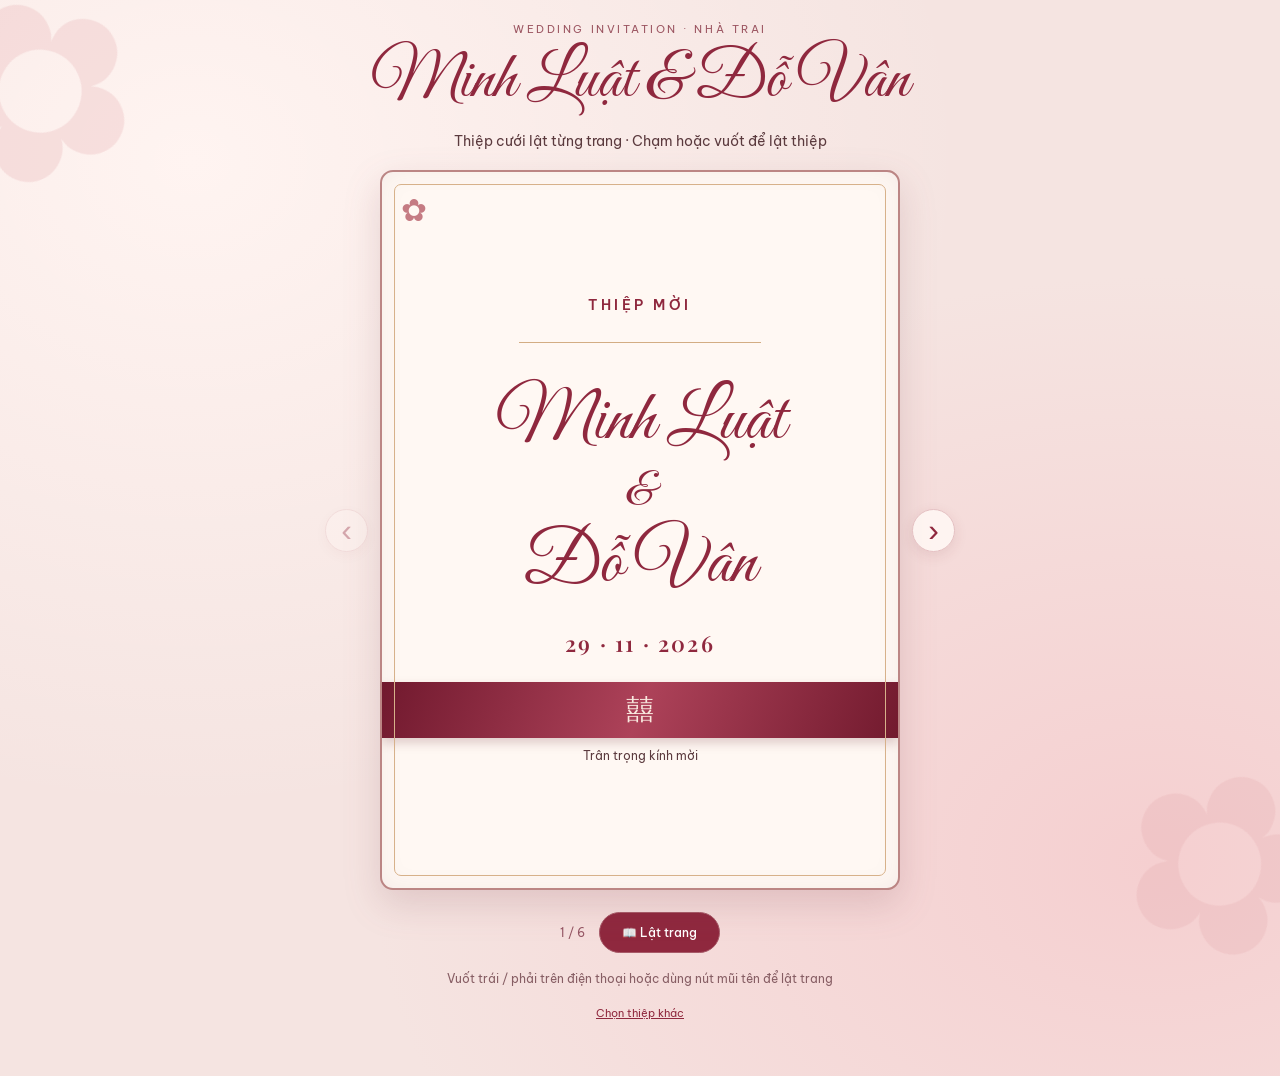
==== nha-trai.html @ b3f18875 "Add files via upload" ====
<!DOCTYPE html>
<html lang="vi"><head><meta charset="utf-8"/><meta content="width=device-width,initial-scale=1" name="viewport"/><meta content="#f5e4e1" name="theme-color"/><title>Thiệp nhà trai | Minh Luật &amp; Đỗ Vân</title><link href="style.css" rel="stylesheet"/></head><body><main class="site"><div class="eyebrow">Wedding Invitation · NHÀ TRAI</div><h1>Minh Luật &amp; Đỗ Vân</h1><p class="subtitle">Thiệp cưới lật từng trang · Chạm hoặc vuốt để lật thiệp</p><div class="book-area"><button aria-label="Trang trước" class="nav" id="prev">‹</button><div aria-label="Thiệp cưới có thể lật trang" class="book">



<article class="sheet cover-page flip-page" data-page="1"><span class="rose">✿</span><p class="label">THIỆP MỜI</p><div class="rule"></div><div class="names script">Minh Luật<span>&amp;</span>Đỗ Vân</div><div class="day">29 · 11 · 2026</div><div class="ribbon">囍</div><p class="small">Trân trọng kính mời</p></article><article class="sheet front-space flip-page" data-page="2" hidden=""><span class="rose">✿</span><p class="eyebrow">TRÂN TRỌNG KÍNH MỜI</p><h2>LỄ THÀNH HÔN</h2><p>Gia đình chúng tôi trân trọng kính mời</p><p class="invite-to guest">Quý khách</p><div class="rule"></div><p>Đến chung vui trong ngày hạnh phúc của</p><div class="script" style="font-size:38px;line-height:1.3">Minh Luật &amp; Đỗ Vân</div><p>Chủ Nhật, ngày 29 tháng 11 năm 2026</p><p class="small">(Ngày 21 tháng 10 năm Bính Ngọ)</p></article><article class="sheet flip-page" data-page="3" hidden=""><span class="rose">✿</span><p class="eyebrow">THƯ MỜI</p><h2>LỄ THÀNH HÔN</h2><p class="invite-to guest">Quý khách</p><p>Thân mời đến dự buổi lễ cùng gia đình chúng tôi</p><div class="rule"></div><div class="day">10:00</div><p>Chủ Nhật · 29/11/2026</p><p class="small">21/10 âm lịch</p><h3>TẠI TƯ GIA NHÀ TRAI</h3><p class="foot-note">Sự hiện diện của quý khách là niềm vinh hạnh của gia đình chúng tôi.</p></article><article class="sheet flip-page" data-page="4" hidden=""><span class="rose">✿</span><p class="eyebrow">CHƯƠNG TRÌNH</p><h2>Lịch trình ngày vui</h2><div class="event"><b>16:00 · 28/11/2026</b><p>Tiệc cưới tại gia (Thứ Bảy)</p></div><div class="event"><b>07:00 · 29/11/2026</b><p>Lễ vu quy · Nhà gái</p></div><div class="event"><b>10:00 · 29/11/2026</b><p>Lễ thành hôn · Nhà trai</p></div><h3>THÁNG 11 / 2026</h3><div class="calendar"><span class="head">T2</span><span class="head">T3</span><span class="head">T4</span><span class="head">T5</span><span class="head">T6</span><span class="head">T7</span><span class="head">CN</span><i></i><i></i><i></i><i></i><i></i><i></i><span class="">1</span><span class="">2</span><span class="">3</span><span class="">4</span><span class="">5</span><span class="">6</span><span class="">7</span><span class="">8</span><span class="">9</span><span class="">10</span><span class="">11</span><span class="">12</span><span class="">13</span><span class="">14</span><span class="">15</span><span class="">16</span><span class="">17</span><span class="">18</span><span class="">19</span><span class="">20</span><span class="">21</span><span class="">22</span><span class="">23</span><span class="">24</span><span class="">25</span><span class="">26</span><span class="">27</span><span class="">28</span><span class="hot">29</span><span class="">30</span></div><p class="small">Ngày 28: Tiệc cưới · Ngày 29: Lễ cưới</p></article><article class="sheet flip-page" data-page="5" hidden=""><span class="rose">✿</span><p class="eyebrow">GIA ĐÌNH HAI BÊN</p><h2>Trân trọng kính mời</h2><h3>NHÀ TRAI</h3><p class="parents">Ông <b>Giáp Văn Liễu</b><br/>Bà <b>Nguyễn Thị Ánh</b></p><div class="rule"></div><h3>NHÀ GÁI</h3><p class="parents">Ông <b>Đỗ Văn Chiều</b><br/>Bà <b>Vương Thị Diên</b></p><div class="rule"></div><div class="script" style="font-size:36px">Minh Luật &amp; Đỗ Vân</div><p class="small">Rất hân hạnh được đón tiếp!</p></article><article class="sheet flip-page" data-page="6" hidden=""><span class="rose">✿</span><p class="eyebrow">CHỈ ĐƯỜNG</p><h2>Địa chỉ nhà trai</h2><p>Thôn Đồng Am Vàng, Việt Lập, Tân Yên, thành phố Bắc Ninh</p><p class="small">Ông Giáp Văn Liễu<br/>Bà Nguyễn Thị Ánh</p><img alt="Mã QR vị trí nhà trai" class="qr" src="assets/qr-nha-trai.png"/><a class="map-link" href="https://maps.app.goo.gl/uquCvVsawXeSdoxY9" rel="noopener noreferrer" target="_blank">Nhấn để mở Google Maps ↗</a><p class="small">Hoặc quét mã QR để xem đường đi</p><div class="rule"></div><p class="script" style="font-size:33px">Cảm ơn quý khách!</p></article></div><button aria-label="Trang sau" class="nav" id="next">›</button></div><div class="controls"><span class="counter" id="counter">1 / 6</span><button class="pill" id="flip">📖 Lật thiệp</button></div><p class="hint">Vuốt trái / phải trên điện thoại hoặc dùng nút mũi tên để lật trang</p><p class="links"><a href="index.html">Chọn thiệp khác</a></p></main><script src="script.js"></script></body></html>
---- style.css ----
@import url('https://fonts.googleapis.com/css2?family=Great+Vibes&family=Playfair+Display:wght@400;500;600;700&family=Be+Vietnam+Pro:wght@300;400;500;600&display=swap');
:root{--wine:#8f283e;--rose:#c7838c;--gold:#c7a16d;--ink:#5b3a3e;--paper:#fff9f3}*{box-sizing:border-box}body{margin:0;min-height:100svh;background:radial-gradient(ellipse at 15% 15%,#fff4f1,transparent 50%),radial-gradient(ellipse at 90% 80%,#f5cfd0,transparent 48%),#f5e4e1;color:var(--ink);font-family:'Be Vietnam Pro',sans-serif}body:before,body:after{content:'✿';position:fixed;font-size:clamp(100px,19vw,280px);color:#e4a9ad44;pointer-events:none;z-index:0}body:before{left:-65px;top:-70px;transform:rotate(-24deg)}body:after{right:-45px;bottom:-110px;transform:rotate(22deg)}.site{position:relative;z-index:1;max-width:1120px;margin:auto;padding:22px 16px 35px;text-align:center}.eyebrow{font-size:11px;letter-spacing:.23em;color:#9c5662;text-transform:uppercase}.site>h1{font:400 clamp(39px,7vw,62px) 'Great Vibes',cursive;color:var(--wine);margin:7px 0}.subtitle{font-size:12px;margin:0 0 20px}.book-area{display:flex;align-items:center;justify-content:center;gap:14px}.nav{border:1px solid #e3bfc1;border-radius:50%;background:#fff8f5d9;color:var(--wine);width:46px;height:46px;font-size:32px;cursor:pointer;flex:none;box-shadow:0 4px 14px #6f26321b}.nav:disabled{opacity:.35;cursor:default}.book{width:min(100%,850px);height:500px;perspective:1700px;position:relative;filter:drop-shadow(0 18px 18px #72394425)}.spread{position:absolute;inset:0;display:grid;grid-template-columns:1fr 1fr;transform-style:preserve-3d;transition:opacity .2s}.spread[hidden]{display:none}.sheet{position:relative;min-width:0;overflow:hidden;background:linear-gradient(100deg,#f3e5dd 0%,var(--paper) 8%,#fff9f3 92%,#f3e6df 100%);border:2px solid #b77a79;padding:25px 26px;display:flex;flex-direction:column;align-items:center;justify-content:center}.sheet:before{content:'';position:absolute;inset:11px;border:1px solid #d7b18a;pointer-events:none;border-radius:5px}.sheet.left{border-radius:12px 0 0 12px;box-shadow:inset -13px 0 22px #60363a16}.sheet.right{border-radius:0 12px 12px 0;box-shadow:inset 13px 0 22px #60363a16}.sheet .rose{position:absolute;color:#c57b83;font-size:34px;top:15px;left:19px}.sheet.right .rose{left:auto;right:19px}.script{font-family:'Great Vibes',cursive;color:var(--wine);font-weight:400}.sheet h2{font:500 clamp(20px,2.6vw,30px) 'Playfair Display',serif;color:var(--wine);margin:8px 0 15px}.sheet h3{font:600 14px 'Playfair Display',serif;color:var(--wine);margin:8px 0}.sheet p{font-size:12px;line-height:1.85;margin:7px 0}.sheet .small{font-size:10px}.rule{height:1px;width:55%;background:#d3ad83;margin:15px auto}.names{font-size:clamp(36px,5vw,61px);line-height:1.1;margin:18px 0}.names span{display:block;font-size:.65em}.day{font:600 20px 'Playfair Display',serif;color:var(--wine);letter-spacing:.1em}.ribbon{height:56px;background:linear-gradient(110deg,#71192e,#ad4259,#721a2e);width:calc(100% + 54px);margin:24px -27px 0;display:grid;place-items:center;color:#f9e8df;font-size:28px;box-shadow:0 5px 10px #67212b36}.cover-page{background:linear-gradient(140deg,#fff8f2,#fbe8e4)}.cover-page .label{letter-spacing:.25em;font-size:15px;font-weight:600;color:var(--wine)}.back-page{background:#f7e5e0}.front-space{background:#f8e9e5}.invite-to{font:500 18px 'Playfair Display',serif;color:var(--wine);overflow-wrap:anywhere}.event{width:100%;border-top:1px solid #ead5c8;padding:12px 0}.event b{color:var(--wine);font-size:13px}.event p{margin:2px 0}.qr{width:115px;height:115px;object-fit:contain;background:white;padding:4px;margin:8px}.map-link{color:var(--wine);font-size:11px;text-decoration:underline}.calendar{display:grid;grid-template-columns:repeat(7,1fr);width:100%;max-width:265px;gap:2px;font-size:10px}.calendar>*{min-height:23px;display:grid;place-items:center}.calendar .head{color:var(--wine);font-weight:600}.calendar .hot{background:var(--wine);color:white;border-radius:50%}.parents{font-size:11px!important}.foot-note{margin-top:auto!important}.controls{display:flex;justify-content:center;align-items:center;gap:16px;margin-top:20px}.pill{border:1px solid #a75a68;background:#8f283e;color:#fff;border-radius:30px;padding:12px 22px;cursor:pointer;font:500 12px 'Be Vietnam Pro',sans-serif}.counter{font-size:12px;color:#945563}.hint{font-size:11px;color:#875e64;margin-top:14px}.links{font-size:11px;margin:18px 0}.links a{color:var(--wine)}.flip-next{animation:turnNext .55s ease both}.flip-prev{animation:turnPrev .55s ease both}@keyframes turnNext{0%{transform:rotateY(0);opacity:1}48%{transform:rotateY(-13deg);opacity:.55}100%{transform:rotateY(0);opacity:1}}@keyframes turnPrev{0%{transform:rotateY(0);opacity:1}48%{transform:rotateY(13deg);opacity:.55}100%{transform:rotateY(0);opacity:1}}@media(max-width:650px){.site{padding:16px 7px 25px}.book-area{gap:5px}.nav{width:30px;height:38px;font-size:22px}.book{height:610px}.sheet{padding:17px 11px}.sheet:before{inset:5px}.sheet .rose{font-size:23px;top:9px;left:9px}.sheet.right .rose{right:9px}.sheet p{font-size:10px;line-height:1.65}.sheet h2{font-size:19px}.sheet h3{font-size:12px}.names{font-size:34px}.day{font-size:15px}.invite-to{font-size:14px}.event{padding:8px 0}.event b{font-size:11px}.qr{width:95px;height:95px}.calendar{font-size:9px}.calendar>*{min-height:21px}.parents{font-size:9px!important}.ribbon{width:calc(100% + 22px);margin-left:-11px;margin-right:-11px}.site>h1{font-size:42px}}@media(max-width:390px){.book{height:630px}.sheet{padding:14px 8px}.names{font-size:30px}.sheet p{font-size:9px}.qr{width:84px;height:84px}}
/* Responsive flip-book: one full-size page per swipe on phones. */
@media(max-width:700px){
 html,body{width:100%;overflow-x:hidden}
 .site{width:100%;max-width:520px;padding:22px 14px 35px}
 .site>h1{font-size:clamp(38px,9.5vw,54px);line-height:1.15;margin:12px 0}
 .subtitle{font-size:12px;line-height:1.65;margin-bottom:22px}
 .book-area{position:relative;display:block;width:100%;padding:0 4px}
 .book{width:100%;max-width:440px;height:clamp(570px,145vw,740px);margin:0 auto;filter:drop-shadow(0 12px 15px #72394423)}
 .spread{grid-template-columns:minmax(0,1fr)}
 .sheet{grid-column:1;grid-row:1;width:100%;height:100%;padding:38px 30px;border-radius:14px!important;box-shadow:inset 0 0 26px #60363a10!important}
 .sheet[hidden],.spread[hidden]{display:none!important}
 .sheet:before{inset:12px;border-radius:8px}
 .sheet .rose{font-size:32px;top:18px;left:20px}
 .sheet.right .rose{right:20px}
 .sheet h2{font-size:clamp(24px,6vw,31px);line-height:1.25;margin:10px 0 18px}
 .sheet h3{font-size:15px;margin:12px 0}
 .sheet p{font-size:clamp(12px,3.3vw,14px);line-height:1.85;margin:8px 0}
 .sheet .small{font-size:clamp(11px,3vw,12px)}
 .sheet .eyebrow{font-size:11px}
 .sheet .label{font-size:15px}
 .sheet .names{font-size:clamp(49px,12vw,68px);line-height:1.18;margin:24px 0}
 .sheet .day{font-size:23px}
 .sheet .invite-to{font-size:clamp(18px,4.8vw,23px)}
 .sheet .parents{font-size:13px!important}
 .sheet .event{padding:13px 0}
 .sheet .event b{font-size:14px}
 .sheet .qr{width:clamp(145px,43vw,205px);height:clamp(145px,43vw,205px);margin:12px auto}
 .sheet .map-link{font-size:13px;line-height:1.5}
 .sheet .calendar{max-width:330px;gap:4px;font-size:12px}
 .sheet .calendar>*{min-height:30px}
 .sheet .rule{margin:18px auto}
 .ribbon{width:calc(100% + 60px);margin-left:-30px;margin-right:-30px}
 .nav{position:absolute;z-index:3;top:calc(100% + 15px);width:42px;height:42px;font-size:27px}
 #prev{left:9px}#next{right:9px}
 .controls{margin:20px auto 0;min-height:46px;gap:14px}
 .pill{font-size:13px;padding:12px 21px}
 .counter{font-size:13px}
 .hint{margin:24px auto 0;max-width:310px;line-height:1.8;font-size:12px}
 .links{margin:18px 0}
}
@media(max-width:375px){
 .site{padding-left:10px;padding-right:10px}
 .book{height:590px}
 .sheet{padding:30px 20px}
 .sheet .names{font-size:45px}
 .sheet .calendar>*{min-height:25px}
 .sheet .qr{width:145px;height:145px}
 .ribbon{width:calc(100% + 40px);margin-left:-20px;margin-right:-20px}
}
@media(prefers-reduced-motion:reduce){.flip-next,.flip-prev{animation:none!important}}

/* Version 3: single-page animated 3D page turn on every screen */
html,body{overflow-x:hidden}
.site{max-width:800px;margin:0 auto;padding:22px 15px 38px}
.site>h1{font-size:clamp(39px,7vw,66px);line-height:1.15;margin:8px 0 10px}
.subtitle{font-size:clamp(12px,2.4vw,14px);margin:0 auto 18px;line-height:1.6}
.book-area{display:flex;align-items:center;justify-content:center;gap:12px;width:100%;padding:0}
.book{position:relative;display:block;flex:1 1 auto;width:min(100%,520px);max-width:520px;height:clamp(590px,95vw,720px);margin:0;perspective:1700px;transform-style:preserve-3d;filter:drop-shadow(0 14px 18px #7239442a);overflow:visible}
.book .flip-page{position:absolute;inset:0;display:flex!important;flex-direction:column;align-items:center;justify-content:center;width:100%;height:100%;min-width:0;padding:42px 38px;background:#fff8f3;border:2px solid #bb8584;border-radius:13px!important;box-shadow:inset 0 0 25px #60363a10;transform-origin:left center;backface-visibility:hidden;-webkit-backface-visibility:hidden;transform-style:preserve-3d;overflow:hidden}
.book .flip-page[hidden]{display:none!important}
.book .flip-page:before{inset:12px;border-radius:7px}
.book .flip-page .rose{font-size:31px;top:18px;left:19px}
.book .flip-page h2{font-size:clamp(23px,4.7vw,32px);line-height:1.25;margin:10px 0 18px}
.book .flip-page h3{font-size:clamp(13px,2.7vw,16px);margin:12px 0}
.book .flip-page p{font-size:clamp(12px,2.5vw,14px);line-height:1.7;margin:8px 0}
.book .flip-page .small{font-size:clamp(10px,2vw,12px)}
.book .flip-page .eyebrow{font-size:11px}
.book .flip-page .names{font-size:clamp(49px,9vw,72px);line-height:1.2;margin:20px 0}
.book .flip-page .day{font-size:22px}
.book .flip-page .invite-to{font-size:clamp(17px,3.6vw,23px)}
.book .flip-page .parents{font-size:13px!important}
.book .flip-page .event{padding:10px 0}
.book .flip-page .event b{font-size:13px}
.book .flip-page .qr{width:clamp(140px,31vw,200px);height:clamp(140px,31vw,200px);margin:12px auto}
.book .flip-page .map-link{font-size:13px}
.book .flip-page .calendar{max-width:320px;gap:3px;font-size:12px}
.book .flip-page .calendar>*{min-height:27px}
.book .flip-page .rule{margin:16px auto}
.book .flip-page .ribbon{width:calc(100% + 76px);margin-left:-38px;margin-right:-38px}
.nav{position:relative;top:auto;left:auto!important;right:auto!important;flex:0 0 43px;width:43px;height:43px;z-index:10}
.controls{margin:20px auto 0;min-height:44px;gap:14px}
.hint{max-width:520px;margin:15px auto 0;font-size:12px;line-height:1.6}
@media(max-width:650px){
 .site{padding:15px 7px 25px}
 .book-area{gap:4px}
 .book{height:clamp(560px,155vw,700px)}
 .book .flip-page{padding:32px 23px}
 .book .flip-page .names{font-size:clamp(39px,10vw,57px)}
 .book .flip-page .ribbon{width:calc(100% + 46px);margin-left:-23px;margin-right:-23px}
 .book .flip-page .calendar>*{min-height:23px}
 .book .flip-page .qr{width:clamp(125px,37vw,180px);height:clamp(125px,37vw,180px)}
 .nav{flex-basis:29px;width:29px;height:39px;font-size:23px}
 .book .flip-page p{font-size:clamp(11px,3vw,13px)}
 .book .flip-page .parents{font-size:12px!important}
}
@media(max-width:375px){.book{height:590px}.book .flip-page{padding:25px 15px}.book .flip-page .ribbon{width:calc(100% + 30px);margin-left:-15px;margin-right:-15px}.book .flip-page .calendar>*{min-height:20px}.book .flip-page .qr{width:125px;height:125px}}
@media(prefers-reduced-motion:reduce){.book .flip-page{animation:none!important}}
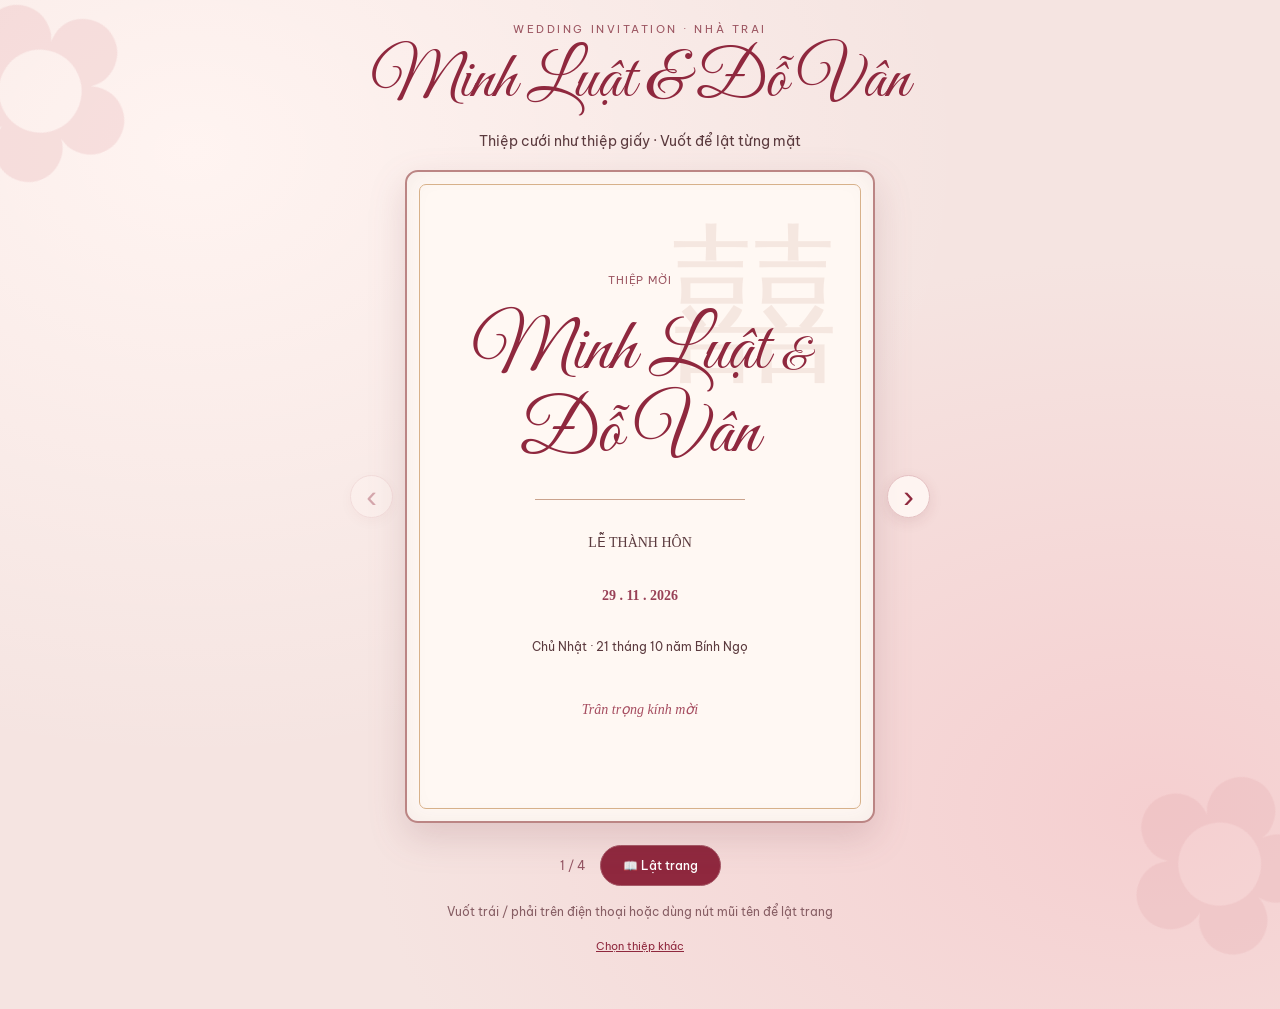
==== commit ead7e745: "Add files via upload" ====
--- a/nha-trai.html
+++ b/nha-trai.html
@@ -1,6 +1,3 @@
 <!DOCTYPE html>
-<html lang="vi"><head><meta charset="utf-8"/><meta content="width=device-width,initial-scale=1" name="viewport"/><meta content="#f5e4e1" name="theme-color"/><title>Thiệp nhà trai | Minh Luật &amp; Đỗ Vân</title><link href="style.css" rel="stylesheet"/></head><body><main class="site"><div class="eyebrow">Wedding Invitation · NHÀ TRAI</div><h1>Minh Luật &amp; Đỗ Vân</h1><p class="subtitle">Thiệp cưới lật từng trang · Chạm hoặc vuốt để lật thiệp</p><div class="book-area"><button aria-label="Trang trước" class="nav" id="prev">‹</button><div aria-label="Thiệp cưới có thể lật trang" class="book">
 
-
-
-<article class="sheet cover-page flip-page" data-page="1"><span class="rose">✿</span><p class="label">THIỆP MỜI</p><div class="rule"></div><div class="names script">Minh Luật<span>&amp;</span>Đỗ Vân</div><div class="day">29 · 11 · 2026</div><div class="ribbon">囍</div><p class="small">Trân trọng kính mời</p></article><article class="sheet front-space flip-page" data-page="2" hidden=""><span class="rose">✿</span><p class="eyebrow">TRÂN TRỌNG KÍNH MỜI</p><h2>LỄ THÀNH HÔN</h2><p>Gia đình chúng tôi trân trọng kính mời</p><p class="invite-to guest">Quý khách</p><div class="rule"></div><p>Đến chung vui trong ngày hạnh phúc của</p><div class="script" style="font-size:38px;line-height:1.3">Minh Luật &amp; Đỗ Vân</div><p>Chủ Nhật, ngày 29 tháng 11 năm 2026</p><p class="small">(Ngày 21 tháng 10 năm Bính Ngọ)</p></article><article class="sheet flip-page" data-page="3" hidden=""><span class="rose">✿</span><p class="eyebrow">THƯ MỜI</p><h2>LỄ THÀNH HÔN</h2><p class="invite-to guest">Quý khách</p><p>Thân mời đến dự buổi lễ cùng gia đình chúng tôi</p><div class="rule"></div><div class="day">10:00</div><p>Chủ Nhật · 29/11/2026</p><p class="small">21/10 âm lịch</p><h3>TẠI TƯ GIA NHÀ TRAI</h3><p class="foot-note">Sự hiện diện của quý khách là niềm vinh hạnh của gia đình chúng tôi.</p></article><article class="sheet flip-page" data-page="4" hidden=""><span class="rose">✿</span><p class="eyebrow">CHƯƠNG TRÌNH</p><h2>Lịch trình ngày vui</h2><div class="event"><b>16:00 · 28/11/2026</b><p>Tiệc cưới tại gia (Thứ Bảy)</p></div><div class="event"><b>07:00 · 29/11/2026</b><p>Lễ vu quy · Nhà gái</p></div><div class="event"><b>10:00 · 29/11/2026</b><p>Lễ thành hôn · Nhà trai</p></div><h3>THÁNG 11 / 2026</h3><div class="calendar"><span class="head">T2</span><span class="head">T3</span><span class="head">T4</span><span class="head">T5</span><span class="head">T6</span><span class="head">T7</span><span class="head">CN</span><i></i><i></i><i></i><i></i><i></i><i></i><span class="">1</span><span class="">2</span><span class="">3</span><span class="">4</span><span class="">5</span><span class="">6</span><span class="">7</span><span class="">8</span><span class="">9</span><span class="">10</span><span class="">11</span><span class="">12</span><span class="">13</span><span class="">14</span><span class="">15</span><span class="">16</span><span class="">17</span><span class="">18</span><span class="">19</span><span class="">20</span><span class="">21</span><span class="">22</span><span class="">23</span><span class="">24</span><span class="">25</span><span class="">26</span><span class="">27</span><span class="">28</span><span class="hot">29</span><span class="">30</span></div><p class="small">Ngày 28: Tiệc cưới · Ngày 29: Lễ cưới</p></article><article class="sheet flip-page" data-page="5" hidden=""><span class="rose">✿</span><p class="eyebrow">GIA ĐÌNH HAI BÊN</p><h2>Trân trọng kính mời</h2><h3>NHÀ TRAI</h3><p class="parents">Ông <b>Giáp Văn Liễu</b><br/>Bà <b>Nguyễn Thị Ánh</b></p><div class="rule"></div><h3>NHÀ GÁI</h3><p class="parents">Ông <b>Đỗ Văn Chiều</b><br/>Bà <b>Vương Thị Diên</b></p><div class="rule"></div><div class="script" style="font-size:36px">Minh Luật &amp; Đỗ Vân</div><p class="small">Rất hân hạnh được đón tiếp!</p></article><article class="sheet flip-page" data-page="6" hidden=""><span class="rose">✿</span><p class="eyebrow">CHỈ ĐƯỜNG</p><h2>Địa chỉ nhà trai</h2><p>Thôn Đồng Am Vàng, Việt Lập, Tân Yên, thành phố Bắc Ninh</p><p class="small">Ông Giáp Văn Liễu<br/>Bà Nguyễn Thị Ánh</p><img alt="Mã QR vị trí nhà trai" class="qr" src="assets/qr-nha-trai.png"/><a class="map-link" href="https://maps.app.goo.gl/uquCvVsawXeSdoxY9" rel="noopener noreferrer" target="_blank">Nhấn để mở Google Maps ↗</a><p class="small">Hoặc quét mã QR để xem đường đi</p><div class="rule"></div><p class="script" style="font-size:33px">Cảm ơn quý khách!</p></article></div><button aria-label="Trang sau" class="nav" id="next">›</button></div><div class="controls"><span class="counter" id="counter">1 / 6</span><button class="pill" id="flip">📖 Lật thiệp</button></div><p class="hint">Vuốt trái / phải trên điện thoại hoặc dùng nút mũi tên để lật trang</p><p class="links"><a href="index.html">Chọn thiệp khác</a></p></main><script src="script.js"></script></body></html>+<html lang="vi"><head><meta charset="utf-8"/><meta content="width=device-width,initial-scale=1" name="viewport"/><meta content="#f5e4e1" name="theme-color"/><title>Thiệp nhà trai | Minh Luật &amp; Đỗ Vân</title><link href="style.css" rel="stylesheet"/></head><body><main class="site"><div class="eyebrow">Wedding Invitation · NHÀ TRAI</div><h1>Minh Luật &amp; Đỗ Vân</h1><p class="subtitle">Thiệp cưới như thiệp giấy · Vuốt để lật từng mặt</p><div class="book-area"><button aria-label="Trang trước" class="nav" id="prev">‹</button><div aria-label="Thiệp cưới có thể lật trang" class="book"><article class="sheet flip-page paper-cover" data-page="1"><div class="watermark">囍</div><p class="eyebrow">THIỆP MỜI</p><div class="script cover-names">Minh Luật <span>&amp;</span> Đỗ Vân</div><div class="fine-rule"></div><p class="cover-caption">LỄ THÀNH HÔN</p><p class="date-emphasis">29 . 11 . 2026</p><p class="small">Chủ Nhật · 21 tháng 10 năm Bính Ngọ</p><p class="bottom-message">Trân trọng kính mời</p></article><article class="sheet flip-page ceremony-paper" data-page="2"><div class="watermark">囍</div><p class="eyebrow">LỄ THÀNH HÔN</p><h2 class="couple-block">MINH LUẬT<br/>ĐỖ VÂN</h2><p class="eyebrow">ĐƯỢC TỔ CHỨC VÀO</p><p class="strong-line">10:00  |  29.11.2026  |  CHỦ NHẬT</p><p class="small">Tức ngày 21 tháng 10 năm Bính Ngọ</p><div class="fine-rule"></div><p class="eyebrow">TẠI NHÀ TRAI</p><p class="compact-address">Thôn Đồng Am Vàng, Việt Lập, Tân Yên, thành phố Bắc Ninh</p><p class="bottom-message">Rất hân hạnh được đón tiếp!</p></article><article class="sheet flip-page reception-paper" data-page="3"><p class="script top-signature">Minh Luật <span>&amp;</span> Đỗ Vân</p><p class="eyebrow">TRÂN TRỌNG KÍNH MỜI</p><p class="guest-line guest">Quý khách</p><p class="invite-sentence">TỚI DỰ TIỆC CHUNG VUI CÙNG GIA ĐÌNH CHÚNG TÔI</p><p class="eyebrow">VÀO 16 GIỜ 00 · THỨ BẢY</p><p class="date-emphasis">28.11.2026</p><p class="small">Tức ngày 20 tháng 10 năm Bính Ngọ</p><p class="eyebrow">TẠI <b>NHÀ TRAI</b></p><p class="compact-address">Thôn Đồng Am Vàng, Việt Lập, Tân Yên, thành phố Bắc Ninh</p><p class="script warm-message">Rất hân hạnh được đón tiếp!</p><div class="parents-two"><div><b>Nhà trai</b><br/>Giáp Văn Liễu<br/>Nguyễn Thị Ánh</div><div><b>Nhà gái</b><br/>Đỗ Văn Chiều<br/>Vương Thị Diên</div></div></article><article class="sheet flip-page location-paper" data-page="4"><p class="eyebrow">THÔNG TIN ĐỊA ĐIỂM</p><h2>Chỉ đường nhà trai</h2><p class="compact-address">Thôn Đồng Am Vàng, Việt Lập, Tân Yên, thành phố Bắc Ninh</p><img alt="QR chỉ đường nhà trai" class="qr" src="assets/qr-nha-trai.png"/><p><a class="map-link" href="https://maps.app.goo.gl/uquCvVsawXeSdoxY9" rel="noopener" target="_blank">Mở Google Maps ↗</a></p><p class="small">Quét mã QR hoặc nhấn liên kết để xem vị trí.</p><div class="fine-rule"></div><p class="script warm-message">Cảm ơn quý khách!</p></article></div><button aria-label="Trang sau" class="nav" id="next">›</button></div><div class="controls"><span class="counter" id="counter">1 / 6</span><button class="pill" id="flip">📖 Lật thiệp</button></div><p class="hint">Vuốt trái / phải trên điện thoại hoặc dùng nút mũi tên để lật trang</p><p class="links"><a href="index.html">Chọn thiệp khác</a></p></main><script src="script.js"></script></body></html>
--- a/style.css
+++ b/style.css
@@ -97,3 +97,29 @@
 }
 @media(max-width:375px){.book{height:590px}.book .flip-page{padding:25px 15px}.book .flip-page .ribbon{width:calc(100% + 30px);margin-left:-15px;margin-right:-15px}.book .flip-page .calendar>*{min-height:20px}.book .flip-page .qr{width:125px;height:125px}}
 @media(prefers-reduced-motion:reduce){.book .flip-page{animation:none!important}}
+
+/* Compact printed invitation layout */
+.book{width:min(100%,470px);max-width:470px;aspect-ratio:0.72;min-height:0;height:auto}
+.sheet{padding:clamp(20px,5vw,42px)!important;display:flex;flex-direction:column;justify-content:center;align-items:center;gap:clamp(7px,1.5vw,13px);overflow:hidden;text-align:center}
+.sheet[hidden]{display:none!important}
+.sheet .watermark{position:absolute;right:7%;top:3%;font-size:clamp(95px,22vw,170px);color:#ead2c9;opacity:.43;z-index:0;pointer-events:none}
+.sheet>*:not(.watermark){position:relative;z-index:1}
+.sheet .eyebrow{margin:0;font-size:clamp(11px,1.5vw,14px);letter-spacing:.09em}
+.sheet p{margin:0;line-height:1.5}
+.sheet .small{font-size:clamp(10px,1.4vw,13px)}
+.cover-names{font-size:clamp(48px,9vw,74px);line-height:1.12}
+.cover-names span,.top-signature span{font-size:.6em}
+.fine-rule{width:55%;height:1px;background:#caa38d;margin:10px auto}
+.cover-caption{font-family:Georgia,serif;font-size:18px}
+.date-emphasis{font-family:Georgia,serif;font-size:clamp(26px,5vw,39px);font-weight:700;color:#994157}
+.bottom-message{font-family:Georgia,serif;font-style:italic;color:#a64d60;margin-top:20px!important}
+.couple-block{font-family:Georgia,serif;font-size:clamp(30px,6vw,44px);font-weight:500;line-height:1.25;margin:20px 0;color:#a45566}
+.strong-line{font-weight:700;font-family:Georgia,serif;font-size:clamp(13px,2.1vw,18px)}
+.compact-address{font-family:Georgia,serif;font-size:clamp(13px,2vw,17px);max-width:340px}
+.top-signature{font-size:clamp(34px,7vw,51px);margin-bottom:10px!important}
+.guest-line{min-height:28px;border-bottom:1px dotted #b89990;min-width:65%;font-family:Georgia,serif;font-weight:600}
+.invite-sentence{font-family:Georgia,serif;font-size:clamp(12px,1.8vw,15px)}
+.warm-message{font-size:clamp(28px,6vw,42px);line-height:1.1!important}
+.parents-two{display:grid;grid-template-columns:1fr 1fr;gap:14px;width:100%;font-family:Georgia,serif;font-size:clamp(11px,1.7vw,15px);line-height:1.65;margin-top:10px}
+.location-paper .qr{width:clamp(140px,38vw,230px);height:auto;max-height:230px;object-fit:contain}
+@media(max-width:550px){.site{padding:16px 10px}.site>h1{font-size:clamp(34px,9vw,52px)}.book-area{gap:3px}.nav{flex-shrink:0}.book{width:min(100%,390px)}.sheet{padding:24px 17px!important;gap:9px}.parents-two{gap:5px}.reception-paper{gap:7px}.reception-paper .warm-message{font-size:28px}}
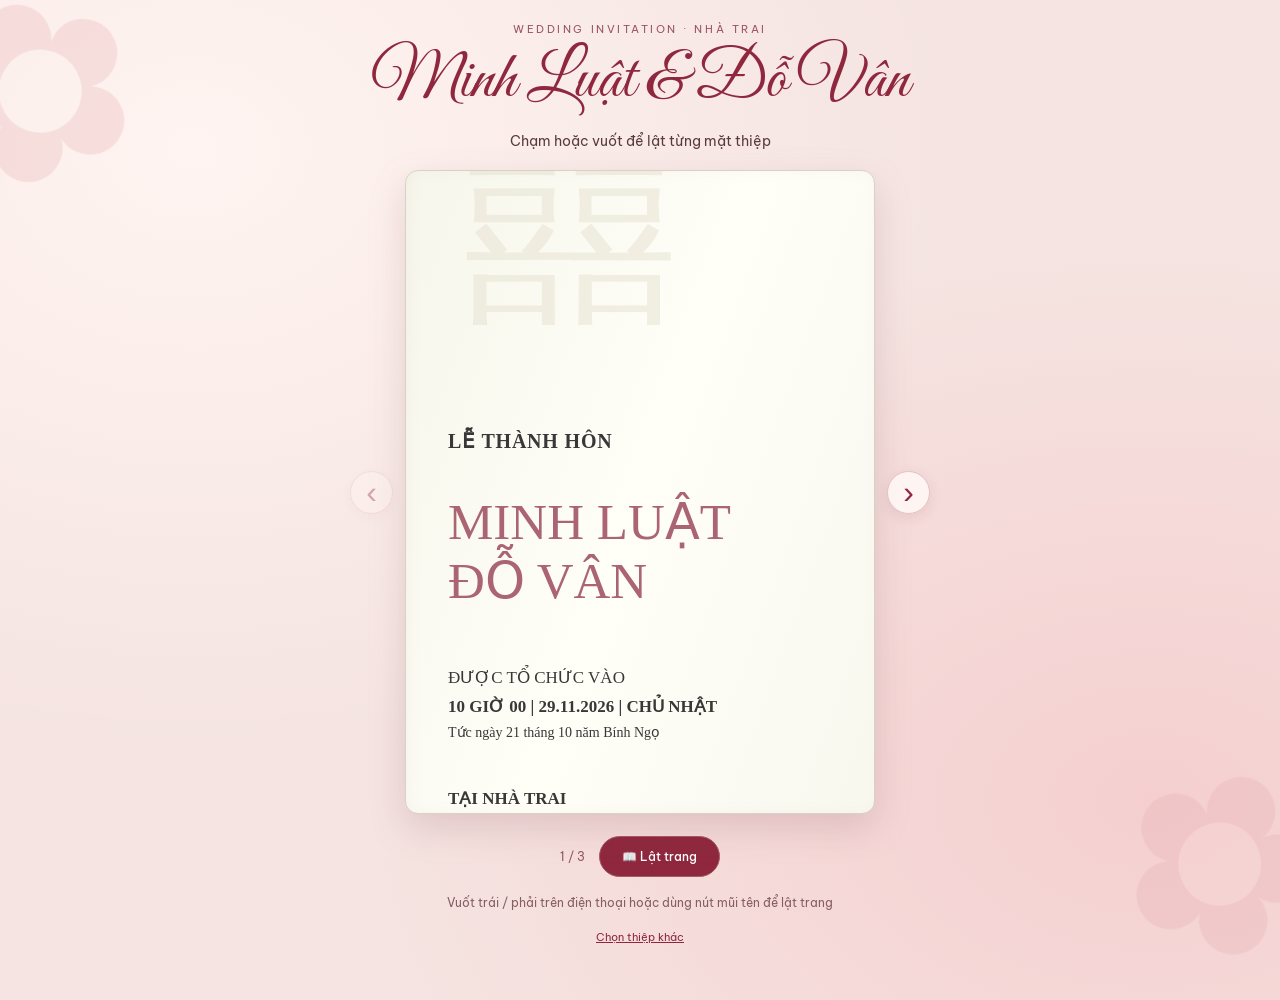
==== commit 196827b3: "Add files via upload" ====
--- a/nha-trai.html
+++ b/nha-trai.html
@@ -1,3 +1,3 @@
 <!DOCTYPE html>
 
-<html lang="vi"><head><meta charset="utf-8"/><meta content="width=device-width,initial-scale=1" name="viewport"/><meta content="#f5e4e1" name="theme-color"/><title>Thiệp nhà trai | Minh Luật &amp; Đỗ Vân</title><link href="style.css" rel="stylesheet"/></head><body><main class="site"><div class="eyebrow">Wedding Invitation · NHÀ TRAI</div><h1>Minh Luật &amp; Đỗ Vân</h1><p class="subtitle">Thiệp cưới như thiệp giấy · Vuốt để lật từng mặt</p><div class="book-area"><button aria-label="Trang trước" class="nav" id="prev">‹</button><div aria-label="Thiệp cưới có thể lật trang" class="book"><article class="sheet flip-page paper-cover" data-page="1"><div class="watermark">囍</div><p class="eyebrow">THIỆP MỜI</p><div class="script cover-names">Minh Luật <span>&amp;</span> Đỗ Vân</div><div class="fine-rule"></div><p class="cover-caption">LỄ THÀNH HÔN</p><p class="date-emphasis">29 . 11 . 2026</p><p class="small">Chủ Nhật · 21 tháng 10 năm Bính Ngọ</p><p class="bottom-message">Trân trọng kính mời</p></article><article class="sheet flip-page ceremony-paper" data-page="2"><div class="watermark">囍</div><p class="eyebrow">LỄ THÀNH HÔN</p><h2 class="couple-block">MINH LUẬT<br/>ĐỖ VÂN</h2><p class="eyebrow">ĐƯỢC TỔ CHỨC VÀO</p><p class="strong-line">10:00  |  29.11.2026  |  CHỦ NHẬT</p><p class="small">Tức ngày 21 tháng 10 năm Bính Ngọ</p><div class="fine-rule"></div><p class="eyebrow">TẠI NHÀ TRAI</p><p class="compact-address">Thôn Đồng Am Vàng, Việt Lập, Tân Yên, thành phố Bắc Ninh</p><p class="bottom-message">Rất hân hạnh được đón tiếp!</p></article><article class="sheet flip-page reception-paper" data-page="3"><p class="script top-signature">Minh Luật <span>&amp;</span> Đỗ Vân</p><p class="eyebrow">TRÂN TRỌNG KÍNH MỜI</p><p class="guest-line guest">Quý khách</p><p class="invite-sentence">TỚI DỰ TIỆC CHUNG VUI CÙNG GIA ĐÌNH CHÚNG TÔI</p><p class="eyebrow">VÀO 16 GIỜ 00 · THỨ BẢY</p><p class="date-emphasis">28.11.2026</p><p class="small">Tức ngày 20 tháng 10 năm Bính Ngọ</p><p class="eyebrow">TẠI <b>NHÀ TRAI</b></p><p class="compact-address">Thôn Đồng Am Vàng, Việt Lập, Tân Yên, thành phố Bắc Ninh</p><p class="script warm-message">Rất hân hạnh được đón tiếp!</p><div class="parents-two"><div><b>Nhà trai</b><br/>Giáp Văn Liễu<br/>Nguyễn Thị Ánh</div><div><b>Nhà gái</b><br/>Đỗ Văn Chiều<br/>Vương Thị Diên</div></div></article><article class="sheet flip-page location-paper" data-page="4"><p class="eyebrow">THÔNG TIN ĐỊA ĐIỂM</p><h2>Chỉ đường nhà trai</h2><p class="compact-address">Thôn Đồng Am Vàng, Việt Lập, Tân Yên, thành phố Bắc Ninh</p><img alt="QR chỉ đường nhà trai" class="qr" src="assets/qr-nha-trai.png"/><p><a class="map-link" href="https://maps.app.goo.gl/uquCvVsawXeSdoxY9" rel="noopener" target="_blank">Mở Google Maps ↗</a></p><p class="small">Quét mã QR hoặc nhấn liên kết để xem vị trí.</p><div class="fine-rule"></div><p class="script warm-message">Cảm ơn quý khách!</p></article></div><button aria-label="Trang sau" class="nav" id="next">›</button></div><div class="controls"><span class="counter" id="counter">1 / 6</span><button class="pill" id="flip">📖 Lật thiệp</button></div><p class="hint">Vuốt trái / phải trên điện thoại hoặc dùng nút mũi tên để lật trang</p><p class="links"><a href="index.html">Chọn thiệp khác</a></p></main><script src="script.js"></script></body></html>+<html lang="vi"><head><meta charset="utf-8"/><meta content="width=device-width,initial-scale=1" name="viewport"/><meta content="#f5e4e1" name="theme-color"/><title>Thiệp nhà trai | Minh Luật &amp; Đỗ Vân</title><link href="style.css" rel="stylesheet"/></head><body><main class="site"><div class="eyebrow">Wedding Invitation · NHÀ TRAI</div><h1>Minh Luật &amp; Đỗ Vân</h1><p class="subtitle">Chạm hoặc vuốt để lật từng mặt thiệp</p><div class="book-area"><button aria-label="Trang trước" class="nav" id="prev">‹</button><div aria-label="Thiệp cưới có thể lật trang" class="book"><article class="sheet flip-page print-paper ceremony-paper" data-page="1"><div class="big-double-happiness">囍</div><div class="printed-content"><p class="print-label">LỄ THÀNH HÔN</p><h2 class="print-couple">MINH LUẬT<br/>ĐỖ VÂN</h2><div class="print-event"><p>ĐƯỢC TỔ CHỨC VÀO</p><p><b>10 GIỜ 00 | 29.11.2026 | CHỦ NHẬT</b></p><p class="print-lunar">Tức ngày 21 tháng 10 năm Bính Ngọ</p></div><div class="print-place"><p><b>TẠI NHÀ TRAI</b></p><p>Thôn Đồng Am Vàng, Việt Lập, Tân Yên, TP. Bắc Ninh</p></div></div></article><article class="sheet flip-page print-paper reception-paper" data-page="2"><div class="printed-content"><p class="print-signature">Luật <span>&amp;</span> Vân</p><p class="print-invite">TRÂN TRỌNG KÍNH MỜI</p><p class="guest guest-underline">Quý khách</p><p class="print-invite">TỚI DỰ TIỆC CHUNG VUI CÙNG GIA ĐÌNH CHÚNG TÔI</p><div class="print-reception-date"><p>VÀO 16 GIỜ 00 · THỨ BẢY</p><strong>28.11.2026</strong><p class="print-lunar">Tức ngày 20 tháng 10 năm Bính Ngọ</p></div><div class="print-reception-place"><p>TẠI <b>NHÀ TRAI</b></p><p>Thôn Đồng Am Vàng, Việt Lập, Tân Yên, TP. Bắc Ninh</p></div><p class="print-welcome">Rất hân hạnh được đón tiếp!</p><div class="print-parents"><div><b>Nhà trai</b><span>GIÁP VĂN LIỄU</span><span>NGUYỄN THỊ ÁNH</span></div><div><b>Nhà gái</b><span>ĐỖ VĂN CHIỀU</span><span>VƯƠNG THỊ DIÊN</span></div></div></div></article><article class="sheet flip-page print-paper directions-paper" data-page="3"><div class="printed-content"><p class="print-label">CHỈ ĐƯỜNG</p><h2 class="print-direction-title">ĐỊA CHỈ NHÀ TRAI</h2><p class="direction-address">Thôn Đồng Am Vàng, Việt Lập, Tân Yên, TP. Bắc Ninh</p><img alt="Mã QR chỉ đường NHÀ TRAI" class="direction-qr" src="assets/qr-nha-trai.png"/><a class="direction-link" href="https://maps.app.goo.gl/uquCvVsawXeSdoxY9" rel="noopener" target="_blank">MỞ GOOGLE MAPS ↗</a><p class="print-lunar">Quét mã QR để xem đường đi</p><p class="print-welcome">Trân trọng cảm ơn!</p></div></article></div><button aria-label="Trang sau" class="nav" id="next">›</button></div><div class="controls"><span class="counter" id="counter">1 / 6</span><button class="pill" id="flip">📖 Lật thiệp</button></div><p class="hint">Vuốt trái / phải trên điện thoại hoặc dùng nút mũi tên để lật trang</p><p class="links"><a href="index.html">Chọn thiệp khác</a></p></main><script src="script.js"></script></body></html>
--- a/style.css
+++ b/style.css
@@ -123,3 +123,33 @@
 .parents-two{display:grid;grid-template-columns:1fr 1fr;gap:14px;width:100%;font-family:Georgia,serif;font-size:clamp(11px,1.7vw,15px);line-height:1.65;margin-top:10px}
 .location-paper .qr{width:clamp(140px,38vw,230px);height:auto;max-height:230px;object-fit:contain}
 @media(max-width:550px){.site{padding:16px 10px}.site>h1{font-size:clamp(34px,9vw,52px)}.book-area{gap:3px}.nav{flex-shrink:0}.book{width:min(100%,390px)}.sheet{padding:24px 17px!important;gap:9px}.parents-two{gap:5px}.reception-paper{gap:7px}.reception-paper .warm-message{font-size:28px}}
+
+/* V5: match the supplied physical invitation: compact information on each face */
+.book{width:min(100%,470px);height:auto;min-height:0;aspect-ratio:0.73}
+.sheet.print-paper{position:absolute;inset:0;width:100%;height:100%;padding:clamp(22px,5vw,42px)!important;background:linear-gradient(110deg,#f7f6ec,#fffef7 50%,#f9f8ef);border:1px solid #d8d1c6;border-radius:2px;box-shadow:inset 3px 0 14px #a4a18b12;text-align:left;display:flex;align-items:stretch;justify-content:center;overflow:hidden}
+.sheet.print-paper:before{display:none}
+.printed-content{position:relative;z-index:1;width:100%;display:flex;flex-direction:column;align-items:stretch;justify-content:center;gap:clamp(8px,1.9vw,17px);font-family:Georgia,'Times New Roman',serif;color:#393737}
+.sheet.print-paper p{font-size:clamp(12px,2.3vw,17px);line-height:1.5;margin:0}
+.big-double-happiness{position:absolute;right:-3%;top:-7%;font-size:clamp(130px,31vw,220px);color:#e3dfce;opacity:.48;pointer-events:none}
+.print-label{font-size:clamp(15px,3vw,20px)!important;font-weight:bold;letter-spacing:.04em}
+.print-couple{font-family:Georgia,serif!important;font-size:clamp(35px,7vw,51px)!important;line-height:1.16!important;color:#aa6472!important;font-weight:500!important;margin:20px 0 28px!important}
+.print-event p,.print-place p{margin:3px 0!important}
+.print-event{margin-top:6px}.print-place{margin-top:20px}
+.print-lunar{font-size:clamp(11px,2vw,14px)!important}
+.reception-paper .printed-content{align-items:center;text-align:center;justify-content:space-between;gap:7px}
+.print-signature{font-family:'Great Vibes',cursive!important;color:#9c3449!important;font-size:clamp(40px,8vw,65px)!important;line-height:1.15!important;margin:0 0 12px!important}
+.print-signature span{font-size:.6em}
+.print-invite{font-size:clamp(11px,2vw,15px)!important;letter-spacing:.04em}
+.guest-underline{width:80%;min-height:27px;border-bottom:1px dotted #777;font-size:clamp(13px,2.4vw,17px)!important;font-weight:600}
+.print-reception-date strong{display:block;color:#a65c6d;font-size:clamp(29px,6vw,43px);line-height:1.15;margin:3px 0}
+.print-reception-place p{margin:2px 0!important}
+.print-welcome{font-family:'Great Vibes',cursive!important;font-size:clamp(29px,6vw,42px)!important;color:#a43e54!important;line-height:1.2!important}
+.print-parents{display:grid;grid-template-columns:1fr 1fr;gap:10px;width:100%;font-size:clamp(10px,2.1vw,15px);line-height:1.55}
+.print-parents div{display:flex;flex-direction:column}
+.print-parents b{font-size:1.1em}
+.directions-paper .printed-content{text-align:center;align-items:center;gap:18px}
+.print-direction-title{font-family:Georgia,serif!important;font-size:clamp(23px,5vw,32px)!important;color:#9c3449!important}
+.direction-address{max-width:340px;text-align:center}
+.direction-qr{width:min(57%,220px);aspect-ratio:1;object-fit:contain;background:white;padding:7px}
+.direction-link{font:600 13px 'Be Vietnam Pro',sans-serif;color:#9c3449}
+@media(max-width:500px){.site{padding:14px 5px 26px}.book-area{gap:3px}.nav{width:30px;height:38px;font-size:23px}.book{width:min(calc(100vw - 80px),390px)}.sheet.print-paper{padding:clamp(15px,4vw,27px)!important}.printed-content{gap:clamp(6px,1.6vw,10px)}.print-couple{margin:10px 0 16px!important}.print-place{margin-top:10px}.print-signature{margin-bottom:4px!important}.reception-paper .printed-content{gap:5px}}
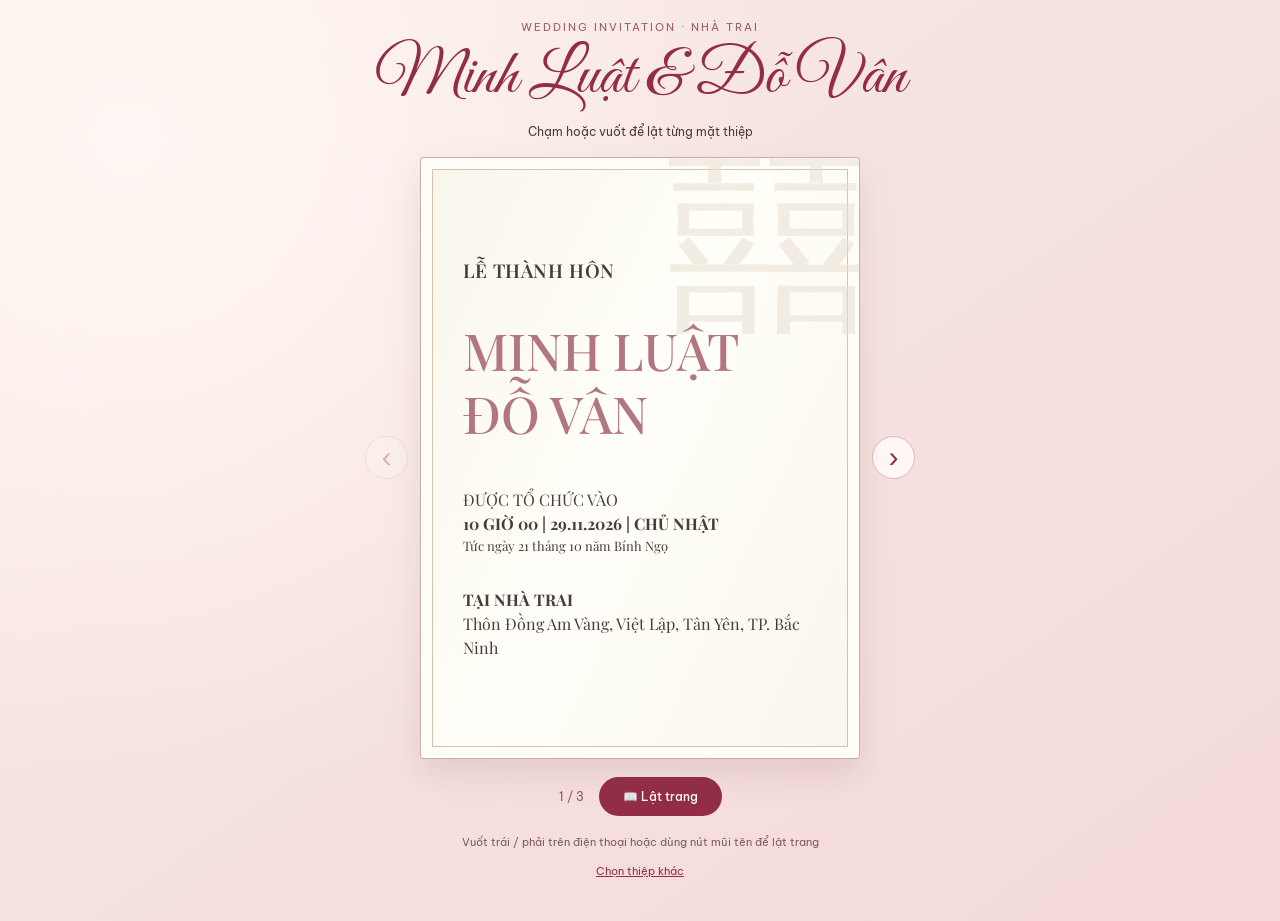
==== commit fc798c5e: "Add files via upload" ====
--- a/nha-trai.html
+++ b/nha-trai.html
@@ -1,3 +1,3 @@
 <!DOCTYPE html>
 
-<html lang="vi"><head><meta charset="utf-8"/><meta content="width=device-width,initial-scale=1" name="viewport"/><meta content="#f5e4e1" name="theme-color"/><title>Thiệp nhà trai | Minh Luật &amp; Đỗ Vân</title><link href="style.css" rel="stylesheet"/></head><body><main class="site"><div class="eyebrow">Wedding Invitation · NHÀ TRAI</div><h1>Minh Luật &amp; Đỗ Vân</h1><p class="subtitle">Chạm hoặc vuốt để lật từng mặt thiệp</p><div class="book-area"><button aria-label="Trang trước" class="nav" id="prev">‹</button><div aria-label="Thiệp cưới có thể lật trang" class="book"><article class="sheet flip-page print-paper ceremony-paper" data-page="1"><div class="big-double-happiness">囍</div><div class="printed-content"><p class="print-label">LỄ THÀNH HÔN</p><h2 class="print-couple">MINH LUẬT<br/>ĐỖ VÂN</h2><div class="print-event"><p>ĐƯỢC TỔ CHỨC VÀO</p><p><b>10 GIỜ 00 | 29.11.2026 | CHỦ NHẬT</b></p><p class="print-lunar">Tức ngày 21 tháng 10 năm Bính Ngọ</p></div><div class="print-place"><p><b>TẠI NHÀ TRAI</b></p><p>Thôn Đồng Am Vàng, Việt Lập, Tân Yên, TP. Bắc Ninh</p></div></div></article><article class="sheet flip-page print-paper reception-paper" data-page="2"><div class="printed-content"><p class="print-signature">Luật <span>&amp;</span> Vân</p><p class="print-invite">TRÂN TRỌNG KÍNH MỜI</p><p class="guest guest-underline">Quý khách</p><p class="print-invite">TỚI DỰ TIỆC CHUNG VUI CÙNG GIA ĐÌNH CHÚNG TÔI</p><div class="print-reception-date"><p>VÀO 16 GIỜ 00 · THỨ BẢY</p><strong>28.11.2026</strong><p class="print-lunar">Tức ngày 20 tháng 10 năm Bính Ngọ</p></div><div class="print-reception-place"><p>TẠI <b>NHÀ TRAI</b></p><p>Thôn Đồng Am Vàng, Việt Lập, Tân Yên, TP. Bắc Ninh</p></div><p class="print-welcome">Rất hân hạnh được đón tiếp!</p><div class="print-parents"><div><b>Nhà trai</b><span>GIÁP VĂN LIỄU</span><span>NGUYỄN THỊ ÁNH</span></div><div><b>Nhà gái</b><span>ĐỖ VĂN CHIỀU</span><span>VƯƠNG THỊ DIÊN</span></div></div></div></article><article class="sheet flip-page print-paper directions-paper" data-page="3"><div class="printed-content"><p class="print-label">CHỈ ĐƯỜNG</p><h2 class="print-direction-title">ĐỊA CHỈ NHÀ TRAI</h2><p class="direction-address">Thôn Đồng Am Vàng, Việt Lập, Tân Yên, TP. Bắc Ninh</p><img alt="Mã QR chỉ đường NHÀ TRAI" class="direction-qr" src="assets/qr-nha-trai.png"/><a class="direction-link" href="https://maps.app.goo.gl/uquCvVsawXeSdoxY9" rel="noopener" target="_blank">MỞ GOOGLE MAPS ↗</a><p class="print-lunar">Quét mã QR để xem đường đi</p><p class="print-welcome">Trân trọng cảm ơn!</p></div></article></div><button aria-label="Trang sau" class="nav" id="next">›</button></div><div class="controls"><span class="counter" id="counter">1 / 6</span><button class="pill" id="flip">📖 Lật thiệp</button></div><p class="hint">Vuốt trái / phải trên điện thoại hoặc dùng nút mũi tên để lật trang</p><p class="links"><a href="index.html">Chọn thiệp khác</a></p></main><script src="script.js"></script></body></html>+<html lang="vi"><head><meta charset="utf-8"/><meta content="width=device-width,initial-scale=1" name="viewport"/><meta content="#f5e4e1" name="theme-color"/><title>Thiệp nhà trai | Minh Luật &amp; Đỗ Vân</title><link href="style.css" rel="stylesheet"/></head><body><main class="site"><div class="eyebrow">Wedding Invitation · NHÀ TRAI</div><h1>Minh Luật &amp; Đỗ Vân</h1><p class="subtitle">Chạm hoặc vuốt để lật từng mặt thiệp</p><div class="book-area"><button aria-label="Trang trước" class="nav" id="prev">‹</button><div aria-label="Thiệp cưới có thể lật trang" class="book"><article class="sheet flip-page print-paper ceremony-paper" data-page="1"><div class="big-double-happiness">囍</div><div class="printed-content"><p class="print-label">LỄ THÀNH HÔN</p><h2 class="print-couple">MINH LUẬT<br/>ĐỖ VÂN</h2><div class="print-event"><p>ĐƯỢC TỔ CHỨC VÀO</p><p><b>10 GIỜ 00 | 29.11.2026 | CHỦ NHẬT</b></p><p class="print-lunar">Tức ngày 21 tháng 10 năm Bính Ngọ</p></div><div class="print-place"><p><b>TẠI NHÀ TRAI</b></p><p>Thôn Đồng Am Vàng, Việt Lập, Tân Yên, TP. Bắc Ninh</p></div></div></article><article class="sheet flip-page print-paper reception-paper" data-page="2"><div class="printed-content"><p class="print-signature">Luật <span>&amp;</span> Vân</p><p class="print-invite">TRÂN TRỌNG KÍNH MỜI</p><p class="guest guest-underline">Quý khách</p><p class="print-invite">TỚI DỰ TIỆC CHUNG VUI CÙNG GIA ĐÌNH CHÚNG TÔI</p><div class="print-reception-date"><p>VÀO 16 GIỜ 00 · THỨ BẢY</p><strong>28.11.2026</strong><p class="print-lunar">Tức ngày 20 tháng 10 năm Bính Ngọ</p></div><div class="print-reception-place"><p>TẠI <b>NHÀ TRAI</b></p><p>Thôn Đồng Am Vàng, Việt Lập, Tân Yên, TP. Bắc Ninh</p></div><p class="print-welcome">Rất hân hạnh được đón tiếp!</p><div class="print-parents"><div><b>Nhà trai</b><span>GIÁP VĂN LIỄU</span><span>NGUYỄN THỊ ÁNH</span></div><div><b>Nhà gái</b><span>ĐỖ VĂN CHIỀU</span><span>VƯƠNG THỊ DIÊN</span></div></div></div></article><article class="sheet flip-page print-paper directions-paper" data-page="3"><div class="printed-content"><p class="print-label">CHỈ ĐƯỜNG</p><h2 class="print-direction-title">ĐỊA CHỈ NHÀ TRAI</h2><p class="direction-address">Thôn Đồng Am Vàng, Việt Lập, Tân Yên, TP. Bắc Ninh</p><img alt="Mã QR chỉ đường NHÀ TRAI" class="direction-qr" src="assets/qr-nha-trai.png"/><a class="direction-link" href="https://maps.app.goo.gl/uquCvVsawXeSdoxY9" rel="noopener" target="_blank">MỞ GOOGLE MAPS ↗</a><p class="print-lunar">Quét mã QR để xem đường đi</p><p class="print-welcome">Trân trọng cảm ơn!</p></div></article></div><button aria-label="Trang sau" class="nav" id="next">›</button></div><div class="controls"><span class="counter" id="counter">1 / 3</span><button class="pill" id="flip">📖 Lật thiệp</button></div><p class="hint">Vuốt trái / phải trên điện thoại hoặc dùng nút mũi tên để lật trang</p><p class="links"><a href="index.html">Chọn thiệp khác</a></p></main><script src="script.js"></script></body></html>
--- a/style.css
+++ b/style.css
@@ -1,155 +1,67 @@
-@import url('https://fonts.googleapis.com/css2?family=Great+Vibes&family=Playfair+Display:wght@400;500;600;700&family=Be+Vietnam+Pro:wght@300;400;500;600&display=swap');
-:root{--wine:#8f283e;--rose:#c7838c;--gold:#c7a16d;--ink:#5b3a3e;--paper:#fff9f3}*{box-sizing:border-box}body{margin:0;min-height:100svh;background:radial-gradient(ellipse at 15% 15%,#fff4f1,transparent 50%),radial-gradient(ellipse at 90% 80%,#f5cfd0,transparent 48%),#f5e4e1;color:var(--ink);font-family:'Be Vietnam Pro',sans-serif}body:before,body:after{content:'✿';position:fixed;font-size:clamp(100px,19vw,280px);color:#e4a9ad44;pointer-events:none;z-index:0}body:before{left:-65px;top:-70px;transform:rotate(-24deg)}body:after{right:-45px;bottom:-110px;transform:rotate(22deg)}.site{position:relative;z-index:1;max-width:1120px;margin:auto;padding:22px 16px 35px;text-align:center}.eyebrow{font-size:11px;letter-spacing:.23em;color:#9c5662;text-transform:uppercase}.site>h1{font:400 clamp(39px,7vw,62px) 'Great Vibes',cursive;color:var(--wine);margin:7px 0}.subtitle{font-size:12px;margin:0 0 20px}.book-area{display:flex;align-items:center;justify-content:center;gap:14px}.nav{border:1px solid #e3bfc1;border-radius:50%;background:#fff8f5d9;color:var(--wine);width:46px;height:46px;font-size:32px;cursor:pointer;flex:none;box-shadow:0 4px 14px #6f26321b}.nav:disabled{opacity:.35;cursor:default}.book{width:min(100%,850px);height:500px;perspective:1700px;position:relative;filter:drop-shadow(0 18px 18px #72394425)}.spread{position:absolute;inset:0;display:grid;grid-template-columns:1fr 1fr;transform-style:preserve-3d;transition:opacity .2s}.spread[hidden]{display:none}.sheet{position:relative;min-width:0;overflow:hidden;background:linear-gradient(100deg,#f3e5dd 0%,var(--paper) 8%,#fff9f3 92%,#f3e6df 100%);border:2px solid #b77a79;padding:25px 26px;display:flex;flex-direction:column;align-items:center;justify-content:center}.sheet:before{content:'';position:absolute;inset:11px;border:1px solid #d7b18a;pointer-events:none;border-radius:5px}.sheet.left{border-radius:12px 0 0 12px;box-shadow:inset -13px 0 22px #60363a16}.sheet.right{border-radius:0 12px 12px 0;box-shadow:inset 13px 0 22px #60363a16}.sheet .rose{position:absolute;color:#c57b83;font-size:34px;top:15px;left:19px}.sheet.right .rose{left:auto;right:19px}.script{font-family:'Great Vibes',cursive;color:var(--wine);font-weight:400}.sheet h2{font:500 clamp(20px,2.6vw,30px) 'Playfair Display',serif;color:var(--wine);margin:8px 0 15px}.sheet h3{font:600 14px 'Playfair Display',serif;color:var(--wine);margin:8px 0}.sheet p{font-size:12px;line-height:1.85;margin:7px 0}.sheet .small{font-size:10px}.rule{height:1px;width:55%;background:#d3ad83;margin:15px auto}.names{font-size:clamp(36px,5vw,61px);line-height:1.1;margin:18px 0}.names span{display:block;font-size:.65em}.day{font:600 20px 'Playfair Display',serif;color:var(--wine);letter-spacing:.1em}.ribbon{height:56px;background:linear-gradient(110deg,#71192e,#ad4259,#721a2e);width:calc(100% + 54px);margin:24px -27px 0;display:grid;place-items:center;color:#f9e8df;font-size:28px;box-shadow:0 5px 10px #67212b36}.cover-page{background:linear-gradient(140deg,#fff8f2,#fbe8e4)}.cover-page .label{letter-spacing:.25em;font-size:15px;font-weight:600;color:var(--wine)}.back-page{background:#f7e5e0}.front-space{background:#f8e9e5}.invite-to{font:500 18px 'Playfair Display',serif;color:var(--wine);overflow-wrap:anywhere}.event{width:100%;border-top:1px solid #ead5c8;padding:12px 0}.event b{color:var(--wine);font-size:13px}.event p{margin:2px 0}.qr{width:115px;height:115px;object-fit:contain;background:white;padding:4px;margin:8px}.map-link{color:var(--wine);font-size:11px;text-decoration:underline}.calendar{display:grid;grid-template-columns:repeat(7,1fr);width:100%;max-width:265px;gap:2px;font-size:10px}.calendar>*{min-height:23px;display:grid;place-items:center}.calendar .head{color:var(--wine);font-weight:600}.calendar .hot{background:var(--wine);color:white;border-radius:50%}.parents{font-size:11px!important}.foot-note{margin-top:auto!important}.controls{display:flex;justify-content:center;align-items:center;gap:16px;margin-top:20px}.pill{border:1px solid #a75a68;background:#8f283e;color:#fff;border-radius:30px;padding:12px 22px;cursor:pointer;font:500 12px 'Be Vietnam Pro',sans-serif}.counter{font-size:12px;color:#945563}.hint{font-size:11px;color:#875e64;margin-top:14px}.links{font-size:11px;margin:18px 0}.links a{color:var(--wine)}.flip-next{animation:turnNext .55s ease both}.flip-prev{animation:turnPrev .55s ease both}@keyframes turnNext{0%{transform:rotateY(0);opacity:1}48%{transform:rotateY(-13deg);opacity:.55}100%{transform:rotateY(0);opacity:1}}@keyframes turnPrev{0%{transform:rotateY(0);opacity:1}48%{transform:rotateY(13deg);opacity:.55}100%{transform:rotateY(0);opacity:1}}@media(max-width:650px){.site{padding:16px 7px 25px}.book-area{gap:5px}.nav{width:30px;height:38px;font-size:22px}.book{height:610px}.sheet{padding:17px 11px}.sheet:before{inset:5px}.sheet .rose{font-size:23px;top:9px;left:9px}.sheet.right .rose{right:9px}.sheet p{font-size:10px;line-height:1.65}.sheet h2{font-size:19px}.sheet h3{font-size:12px}.names{font-size:34px}.day{font-size:15px}.invite-to{font-size:14px}.event{padding:8px 0}.event b{font-size:11px}.qr{width:95px;height:95px}.calendar{font-size:9px}.calendar>*{min-height:21px}.parents{font-size:9px!important}.ribbon{width:calc(100% + 22px);margin-left:-11px;margin-right:-11px}.site>h1{font-size:42px}}@media(max-width:390px){.book{height:630px}.sheet{padding:14px 8px}.names{font-size:30px}.sheet p{font-size:9px}.qr{width:84px;height:84px}}
-/* Responsive flip-book: one full-size page per swipe on phones. */
-@media(max-width:700px){
- html,body{width:100%;overflow-x:hidden}
- .site{width:100%;max-width:520px;padding:22px 14px 35px}
- .site>h1{font-size:clamp(38px,9.5vw,54px);line-height:1.15;margin:12px 0}
- .subtitle{font-size:12px;line-height:1.65;margin-bottom:22px}
- .book-area{position:relative;display:block;width:100%;padding:0 4px}
- .book{width:100%;max-width:440px;height:clamp(570px,145vw,740px);margin:0 auto;filter:drop-shadow(0 12px 15px #72394423)}
- .spread{grid-template-columns:minmax(0,1fr)}
- .sheet{grid-column:1;grid-row:1;width:100%;height:100%;padding:38px 30px;border-radius:14px!important;box-shadow:inset 0 0 26px #60363a10!important}
- .sheet[hidden],.spread[hidden]{display:none!important}
- .sheet:before{inset:12px;border-radius:8px}
- .sheet .rose{font-size:32px;top:18px;left:20px}
- .sheet.right .rose{right:20px}
- .sheet h2{font-size:clamp(24px,6vw,31px);line-height:1.25;margin:10px 0 18px}
- .sheet h3{font-size:15px;margin:12px 0}
- .sheet p{font-size:clamp(12px,3.3vw,14px);line-height:1.85;margin:8px 0}
- .sheet .small{font-size:clamp(11px,3vw,12px)}
- .sheet .eyebrow{font-size:11px}
- .sheet .label{font-size:15px}
- .sheet .names{font-size:clamp(49px,12vw,68px);line-height:1.18;margin:24px 0}
- .sheet .day{font-size:23px}
- .sheet .invite-to{font-size:clamp(18px,4.8vw,23px)}
- .sheet .parents{font-size:13px!important}
- .sheet .event{padding:13px 0}
- .sheet .event b{font-size:14px}
- .sheet .qr{width:clamp(145px,43vw,205px);height:clamp(145px,43vw,205px);margin:12px auto}
- .sheet .map-link{font-size:13px;line-height:1.5}
- .sheet .calendar{max-width:330px;gap:4px;font-size:12px}
- .sheet .calendar>*{min-height:30px}
- .sheet .rule{margin:18px auto}
- .ribbon{width:calc(100% + 60px);margin-left:-30px;margin-right:-30px}
- .nav{position:absolute;z-index:3;top:calc(100% + 15px);width:42px;height:42px;font-size:27px}
- #prev{left:9px}#next{right:9px}
- .controls{margin:20px auto 0;min-height:46px;gap:14px}
- .pill{font-size:13px;padding:12px 21px}
- .counter{font-size:13px}
- .hint{margin:24px auto 0;max-width:310px;line-height:1.8;font-size:12px}
- .links{margin:18px 0}
+
+@import url('https://fonts.googleapis.com/css2?family=Great+Vibes&family=Playfair+Display:wght@400;500;600;700&family=Be+Vietnam+Pro:wght@300;400;500&display=swap');
+:root{--wine:#922d45;--ink:#493d3c;--rose:#c98791;--gold:#c8ad8b}
+*{box-sizing:border-box}
+html,body{margin:0;min-height:100%;overflow-x:hidden}
+body{background:radial-gradient(circle at 10% 15%,#fff7f3,transparent 48%),linear-gradient(145deg,#f8ebe7,#f3d9d9);color:var(--ink);font-family:'Be Vietnam Pro',sans-serif}
+.site{width:100%;max-width:760px;margin:0 auto;padding:20px 12px 30px;text-align:center}
+.eyebrow{font-size:11px;letter-spacing:.18em;color:#a05b68;text-transform:uppercase}
+.site>h1{font:400 clamp(39px,7vw,65px)/1.1 'Great Vibes',cursive;color:var(--wine);margin:8px 0 10px}
+.subtitle{font-size:12px;margin:0 0 18px}
+.book-area{display:flex;align-items:center;justify-content:center;gap:12px}
+.book{position:relative;width:min(100%,440px);aspect-ratio:0.73;flex:0 1 440px;perspective:1500px;filter:drop-shadow(0 15px 16px #6d3d3920)}
+.sheet.flip-page{position:absolute;inset:0;display:flex;align-items:stretch;justify-content:center;width:100%;height:100%;padding:clamp(26px,5vw,42px);background:linear-gradient(115deg,#f8f5eb,#fffef8 45%,#f9f6ee);border:1px solid #c9afa6;border-radius:3px;box-shadow:inset 0 0 0 11px #fffdf7,inset 0 0 0 12px #d7c2ae;overflow:hidden;transform-origin:left center;backface-visibility:hidden}
+.sheet.flip-page[hidden]{display:none!important}
+.printed-content{position:relative;z-index:1;width:100%;display:flex;flex-direction:column;justify-content:center;align-items:stretch;text-align:left;gap:clamp(12px,2.6vw,20px);font-family:'Playfair Display',serif}
+.sheet p,.sheet h2{margin:0;line-height:1.5}
+.big-double-happiness{position:absolute;right:-15px;top:-60px;font-size:clamp(150px,29vw,210px);color:#e8dfd1;opacity:.55;pointer-events:none}
+.print-label{font-size:clamp(15px,2.8vw,19px);font-weight:600;letter-spacing:.03em}
+.print-couple{font-size:clamp(38px,7vw,51px);font-weight:500;line-height:1.25!important;color:#b27683;margin:14px 0 22px!important}
+.print-event,.print-place{font-size:clamp(12px,2.4vw,16px)}
+.print-event b{font-size:clamp(12px,2.3vw,16px)}
+.print-lunar{font-size:clamp(11px,2vw,13px);font-weight:400}
+.print-place{margin-top:12px}
+.reception-paper .printed-content{align-items:center;text-align:center;justify-content:space-between;gap:6px;padding:4px 0}
+.print-signature{font:400 clamp(39px,7.8vw,56px)/1.15 'Great Vibes',cursive;color:var(--wine);margin-bottom:4px!important}
+.print-signature span{font-size:.65em}
+.print-invite{font-size:clamp(11px,2.1vw,14px);letter-spacing:.02em}
+.guest-underline{border-bottom:1px dotted #988e85;min-height:28px;width:80%;font-size:clamp(13px,2.4vw,16px);font-weight:600}
+.print-reception-date{margin:4px 0}
+.print-reception-date p{font-size:clamp(11px,2.2vw,15px)}
+.print-reception-date strong{display:block;color:#a45c6c;font-size:clamp(27px,5.6vw,39px);font-weight:600;line-height:1.2}
+.print-reception-place{font-size:clamp(11px,2.1vw,14px)}
+.print-welcome{font:400 clamp(29px,5.5vw,39px)/1.2 'Great Vibes',cursive;color:var(--wine)}
+.print-parents{display:grid;grid-template-columns:minmax(0,1fr) minmax(0,1fr);gap:12px;width:100%;border-top:1px solid #dbc8b7;padding-top:13px;margin-top:3px}
+.print-parents>div{min-width:0;display:flex;flex-direction:column;align-items:center;gap:3px;font:400 clamp(10px,1.95vw,13px)/1.45 'Playfair Display',serif;overflow-wrap:anywhere}
+.print-parents b{font-size:clamp(12px,2.2vw,15px);margin-bottom:3px}
+.directions-paper .printed-content{align-items:center;text-align:center;gap:18px}
+.print-direction-title{font-size:clamp(22px,5vw,32px);color:var(--wine)}
+.direction-address{font-size:clamp(13px,2.5vw,17px)}
+.direction-qr{width:min(60%,215px);aspect-ratio:1;object-fit:contain;padding:6px;background:white}
+.direction-link{color:var(--wine);font:500 13px 'Be Vietnam Pro',sans-serif}
+.nav{width:43px;height:43px;flex:0 0 43px;border-radius:50%;border:1px solid #dfb7bc;background:#fff8f6;color:var(--wine);font-size:29px;cursor:pointer}
+.nav:disabled{opacity:.3;cursor:default}
+.controls{display:flex;justify-content:center;align-items:center;gap:15px;margin:18px 0}
+.counter{font-size:12px;color:#915566}
+.pill{border:0;background:var(--wine);color:white;border-radius:24px;padding:12px 24px;font:500 12px 'Be Vietnam Pro',sans-serif;cursor:pointer}
+.hint,.links{font-size:11px;color:#815a61;line-height:1.6}
+.links a{color:var(--wine)}
+@media(max-width:520px){
+.site{padding:15px 5px 24px}
+.site>h1{font-size:clamp(35px,9vw,49px)}
+.subtitle{font-size:11px;margin-bottom:14px}
+.book-area{gap:4px}
+.book{width:calc(100vw - 82px);flex:0 1 auto;max-width:400px}
+.nav{width:33px;height:38px;flex-basis:33px;font-size:23px}
+.sheet.flip-page{padding:clamp(17px,5vw,28px);box-shadow:inset 0 0 0 7px #fffdf7,inset 0 0 0 8px #d7c2ae}
+.printed-content{gap:clamp(7px,2vw,12px)}
+.print-couple{margin:8px 0 12px!important}
+.print-place{margin-top:6px}
+.print-signature{font-size:clamp(32px,9vw,45px)}
+.reception-paper .printed-content{gap:3px}
+.print-parents{gap:5px;padding-top:8px}
+.print-parents>div{font-size:clamp(9px,2.4vw,12px)}
+.print-welcome{font-size:clamp(25px,7vw,34px)}
 }
-@media(max-width:375px){
- .site{padding-left:10px;padding-right:10px}
- .book{height:590px}
- .sheet{padding:30px 20px}
- .sheet .names{font-size:45px}
- .sheet .calendar>*{min-height:25px}
- .sheet .qr{width:145px;height:145px}
- .ribbon{width:calc(100% + 40px);margin-left:-20px;margin-right:-20px}
-}
-@media(prefers-reduced-motion:reduce){.flip-next,.flip-prev{animation:none!important}}
-
-/* Version 3: single-page animated 3D page turn on every screen */
-html,body{overflow-x:hidden}
-.site{max-width:800px;margin:0 auto;padding:22px 15px 38px}
-.site>h1{font-size:clamp(39px,7vw,66px);line-height:1.15;margin:8px 0 10px}
-.subtitle{font-size:clamp(12px,2.4vw,14px);margin:0 auto 18px;line-height:1.6}
-.book-area{display:flex;align-items:center;justify-content:center;gap:12px;width:100%;padding:0}
-.book{position:relative;display:block;flex:1 1 auto;width:min(100%,520px);max-width:520px;height:clamp(590px,95vw,720px);margin:0;perspective:1700px;transform-style:preserve-3d;filter:drop-shadow(0 14px 18px #7239442a);overflow:visible}
-.book .flip-page{position:absolute;inset:0;display:flex!important;flex-direction:column;align-items:center;justify-content:center;width:100%;height:100%;min-width:0;padding:42px 38px;background:#fff8f3;border:2px solid #bb8584;border-radius:13px!important;box-shadow:inset 0 0 25px #60363a10;transform-origin:left center;backface-visibility:hidden;-webkit-backface-visibility:hidden;transform-style:preserve-3d;overflow:hidden}
-.book .flip-page[hidden]{display:none!important}
-.book .flip-page:before{inset:12px;border-radius:7px}
-.book .flip-page .rose{font-size:31px;top:18px;left:19px}
-.book .flip-page h2{font-size:clamp(23px,4.7vw,32px);line-height:1.25;margin:10px 0 18px}
-.book .flip-page h3{font-size:clamp(13px,2.7vw,16px);margin:12px 0}
-.book .flip-page p{font-size:clamp(12px,2.5vw,14px);line-height:1.7;margin:8px 0}
-.book .flip-page .small{font-size:clamp(10px,2vw,12px)}
-.book .flip-page .eyebrow{font-size:11px}
-.book .flip-page .names{font-size:clamp(49px,9vw,72px);line-height:1.2;margin:20px 0}
-.book .flip-page .day{font-size:22px}
-.book .flip-page .invite-to{font-size:clamp(17px,3.6vw,23px)}
-.book .flip-page .parents{font-size:13px!important}
-.book .flip-page .event{padding:10px 0}
-.book .flip-page .event b{font-size:13px}
-.book .flip-page .qr{width:clamp(140px,31vw,200px);height:clamp(140px,31vw,200px);margin:12px auto}
-.book .flip-page .map-link{font-size:13px}
-.book .flip-page .calendar{max-width:320px;gap:3px;font-size:12px}
-.book .flip-page .calendar>*{min-height:27px}
-.book .flip-page .rule{margin:16px auto}
-.book .flip-page .ribbon{width:calc(100% + 76px);margin-left:-38px;margin-right:-38px}
-.nav{position:relative;top:auto;left:auto!important;right:auto!important;flex:0 0 43px;width:43px;height:43px;z-index:10}
-.controls{margin:20px auto 0;min-height:44px;gap:14px}
-.hint{max-width:520px;margin:15px auto 0;font-size:12px;line-height:1.6}
-@media(max-width:650px){
- .site{padding:15px 7px 25px}
- .book-area{gap:4px}
- .book{height:clamp(560px,155vw,700px)}
- .book .flip-page{padding:32px 23px}
- .book .flip-page .names{font-size:clamp(39px,10vw,57px)}
- .book .flip-page .ribbon{width:calc(100% + 46px);margin-left:-23px;margin-right:-23px}
- .book .flip-page .calendar>*{min-height:23px}
- .book .flip-page .qr{width:clamp(125px,37vw,180px);height:clamp(125px,37vw,180px)}
- .nav{flex-basis:29px;width:29px;height:39px;font-size:23px}
- .book .flip-page p{font-size:clamp(11px,3vw,13px)}
- .book .flip-page .parents{font-size:12px!important}
-}
-@media(max-width:375px){.book{height:590px}.book .flip-page{padding:25px 15px}.book .flip-page .ribbon{width:calc(100% + 30px);margin-left:-15px;margin-right:-15px}.book .flip-page .calendar>*{min-height:20px}.book .flip-page .qr{width:125px;height:125px}}
-@media(prefers-reduced-motion:reduce){.book .flip-page{animation:none!important}}
-
-/* Compact printed invitation layout */
-.book{width:min(100%,470px);max-width:470px;aspect-ratio:0.72;min-height:0;height:auto}
-.sheet{padding:clamp(20px,5vw,42px)!important;display:flex;flex-direction:column;justify-content:center;align-items:center;gap:clamp(7px,1.5vw,13px);overflow:hidden;text-align:center}
-.sheet[hidden]{display:none!important}
-.sheet .watermark{position:absolute;right:7%;top:3%;font-size:clamp(95px,22vw,170px);color:#ead2c9;opacity:.43;z-index:0;pointer-events:none}
-.sheet>*:not(.watermark){position:relative;z-index:1}
-.sheet .eyebrow{margin:0;font-size:clamp(11px,1.5vw,14px);letter-spacing:.09em}
-.sheet p{margin:0;line-height:1.5}
-.sheet .small{font-size:clamp(10px,1.4vw,13px)}
-.cover-names{font-size:clamp(48px,9vw,74px);line-height:1.12}
-.cover-names span,.top-signature span{font-size:.6em}
-.fine-rule{width:55%;height:1px;background:#caa38d;margin:10px auto}
-.cover-caption{font-family:Georgia,serif;font-size:18px}
-.date-emphasis{font-family:Georgia,serif;font-size:clamp(26px,5vw,39px);font-weight:700;color:#994157}
-.bottom-message{font-family:Georgia,serif;font-style:italic;color:#a64d60;margin-top:20px!important}
-.couple-block{font-family:Georgia,serif;font-size:clamp(30px,6vw,44px);font-weight:500;line-height:1.25;margin:20px 0;color:#a45566}
-.strong-line{font-weight:700;font-family:Georgia,serif;font-size:clamp(13px,2.1vw,18px)}
-.compact-address{font-family:Georgia,serif;font-size:clamp(13px,2vw,17px);max-width:340px}
-.top-signature{font-size:clamp(34px,7vw,51px);margin-bottom:10px!important}
-.guest-line{min-height:28px;border-bottom:1px dotted #b89990;min-width:65%;font-family:Georgia,serif;font-weight:600}
-.invite-sentence{font-family:Georgia,serif;font-size:clamp(12px,1.8vw,15px)}
-.warm-message{font-size:clamp(28px,6vw,42px);line-height:1.1!important}
-.parents-two{display:grid;grid-template-columns:1fr 1fr;gap:14px;width:100%;font-family:Georgia,serif;font-size:clamp(11px,1.7vw,15px);line-height:1.65;margin-top:10px}
-.location-paper .qr{width:clamp(140px,38vw,230px);height:auto;max-height:230px;object-fit:contain}
-@media(max-width:550px){.site{padding:16px 10px}.site>h1{font-size:clamp(34px,9vw,52px)}.book-area{gap:3px}.nav{flex-shrink:0}.book{width:min(100%,390px)}.sheet{padding:24px 17px!important;gap:9px}.parents-two{gap:5px}.reception-paper{gap:7px}.reception-paper .warm-message{font-size:28px}}
-
-/* V5: match the supplied physical invitation: compact information on each face */
-.book{width:min(100%,470px);height:auto;min-height:0;aspect-ratio:0.73}
-.sheet.print-paper{position:absolute;inset:0;width:100%;height:100%;padding:clamp(22px,5vw,42px)!important;background:linear-gradient(110deg,#f7f6ec,#fffef7 50%,#f9f8ef);border:1px solid #d8d1c6;border-radius:2px;box-shadow:inset 3px 0 14px #a4a18b12;text-align:left;display:flex;align-items:stretch;justify-content:center;overflow:hidden}
-.sheet.print-paper:before{display:none}
-.printed-content{position:relative;z-index:1;width:100%;display:flex;flex-direction:column;align-items:stretch;justify-content:center;gap:clamp(8px,1.9vw,17px);font-family:Georgia,'Times New Roman',serif;color:#393737}
-.sheet.print-paper p{font-size:clamp(12px,2.3vw,17px);line-height:1.5;margin:0}
-.big-double-happiness{position:absolute;right:-3%;top:-7%;font-size:clamp(130px,31vw,220px);color:#e3dfce;opacity:.48;pointer-events:none}
-.print-label{font-size:clamp(15px,3vw,20px)!important;font-weight:bold;letter-spacing:.04em}
-.print-couple{font-family:Georgia,serif!important;font-size:clamp(35px,7vw,51px)!important;line-height:1.16!important;color:#aa6472!important;font-weight:500!important;margin:20px 0 28px!important}
-.print-event p,.print-place p{margin:3px 0!important}
-.print-event{margin-top:6px}.print-place{margin-top:20px}
-.print-lunar{font-size:clamp(11px,2vw,14px)!important}
-.reception-paper .printed-content{align-items:center;text-align:center;justify-content:space-between;gap:7px}
-.print-signature{font-family:'Great Vibes',cursive!important;color:#9c3449!important;font-size:clamp(40px,8vw,65px)!important;line-height:1.15!important;margin:0 0 12px!important}
-.print-signature span{font-size:.6em}
-.print-invite{font-size:clamp(11px,2vw,15px)!important;letter-spacing:.04em}
-.guest-underline{width:80%;min-height:27px;border-bottom:1px dotted #777;font-size:clamp(13px,2.4vw,17px)!important;font-weight:600}
-.print-reception-date strong{display:block;color:#a65c6d;font-size:clamp(29px,6vw,43px);line-height:1.15;margin:3px 0}
-.print-reception-place p{margin:2px 0!important}
-.print-welcome{font-family:'Great Vibes',cursive!important;font-size:clamp(29px,6vw,42px)!important;color:#a43e54!important;line-height:1.2!important}
-.print-parents{display:grid;grid-template-columns:1fr 1fr;gap:10px;width:100%;font-size:clamp(10px,2.1vw,15px);line-height:1.55}
-.print-parents div{display:flex;flex-direction:column}
-.print-parents b{font-size:1.1em}
-.directions-paper .printed-content{text-align:center;align-items:center;gap:18px}
-.print-direction-title{font-family:Georgia,serif!important;font-size:clamp(23px,5vw,32px)!important;color:#9c3449!important}
-.direction-address{max-width:340px;text-align:center}
-.direction-qr{width:min(57%,220px);aspect-ratio:1;object-fit:contain;background:white;padding:7px}
-.direction-link{font:600 13px 'Be Vietnam Pro',sans-serif;color:#9c3449}
-@media(max-width:500px){.site{padding:14px 5px 26px}.book-area{gap:3px}.nav{width:30px;height:38px;font-size:23px}.book{width:min(calc(100vw - 80px),390px)}.sheet.print-paper{padding:clamp(15px,4vw,27px)!important}.printed-content{gap:clamp(6px,1.6vw,10px)}.print-couple{margin:10px 0 16px!important}.print-place{margin-top:10px}.print-signature{margin-bottom:4px!important}.reception-paper .printed-content{gap:5px}}
+@media(max-width:360px){.book{width:calc(100vw - 70px)}.nav{width:28px;flex-basis:28px}.sheet.flip-page{padding:15px}.print-parents>div{font-size:9px}}
+@media(prefers-reduced-motion:reduce){.sheet.flip-page{transition:none!important}}
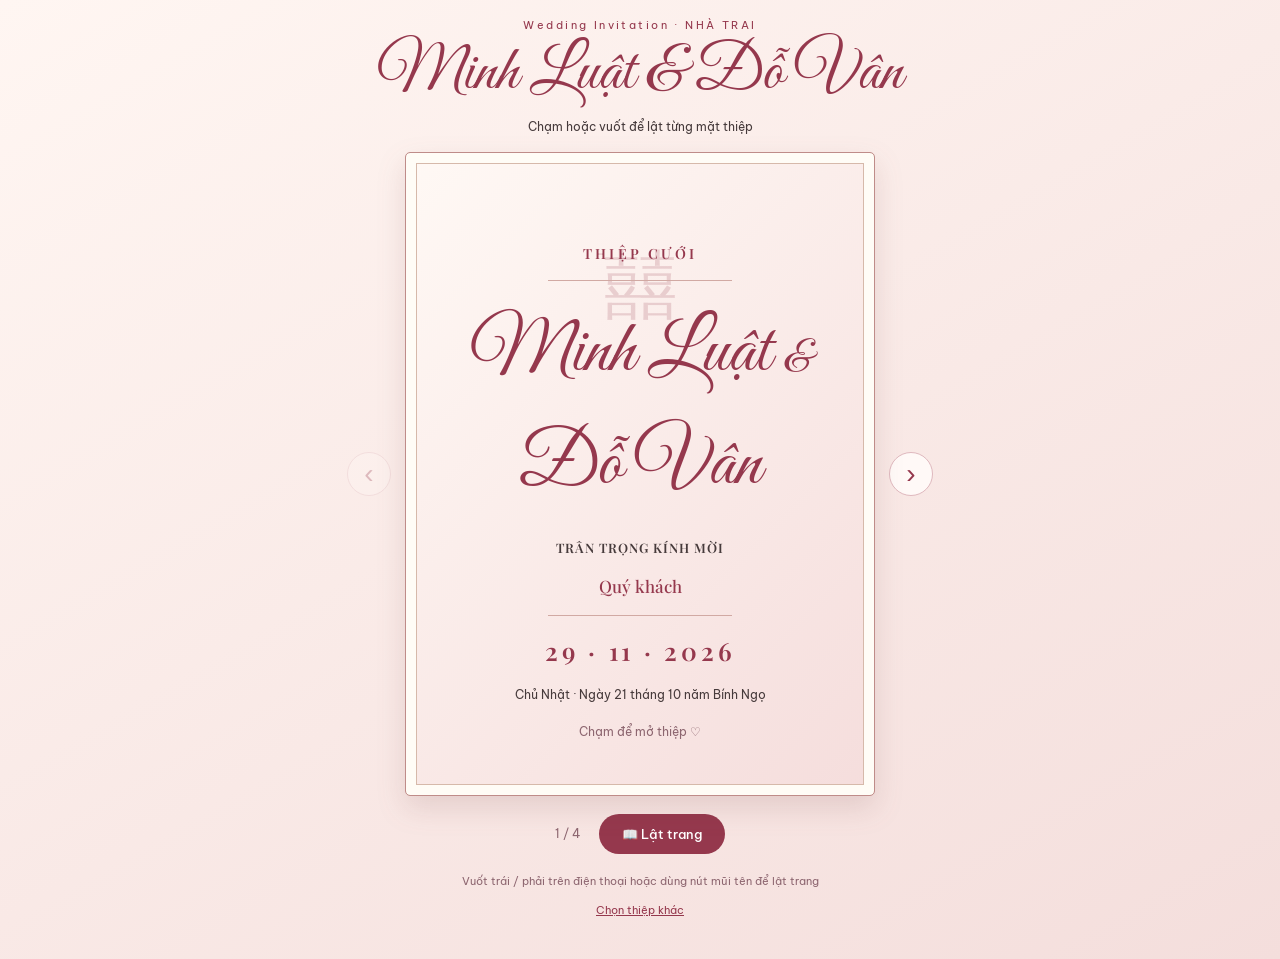
==== commit d2b73bde: "Add files via upload" ====
--- a/nha-trai.html
+++ b/nha-trai.html
@@ -1,3 +1,16 @@
 <!DOCTYPE html>
 
-<html lang="vi"><head><meta charset="utf-8"/><meta content="width=device-width,initial-scale=1" name="viewport"/><meta content="#f5e4e1" name="theme-color"/><title>Thiệp nhà trai | Minh Luật &amp; Đỗ Vân</title><link href="style.css" rel="stylesheet"/></head><body><main class="site"><div class="eyebrow">Wedding Invitation · NHÀ TRAI</div><h1>Minh Luật &amp; Đỗ Vân</h1><p class="subtitle">Chạm hoặc vuốt để lật từng mặt thiệp</p><div class="book-area"><button aria-label="Trang trước" class="nav" id="prev">‹</button><div aria-label="Thiệp cưới có thể lật trang" class="book"><article class="sheet flip-page print-paper ceremony-paper" data-page="1"><div class="big-double-happiness">囍</div><div class="printed-content"><p class="print-label">LỄ THÀNH HÔN</p><h2 class="print-couple">MINH LUẬT<br/>ĐỖ VÂN</h2><div class="print-event"><p>ĐƯỢC TỔ CHỨC VÀO</p><p><b>10 GIỜ 00 | 29.11.2026 | CHỦ NHẬT</b></p><p class="print-lunar">Tức ngày 21 tháng 10 năm Bính Ngọ</p></div><div class="print-place"><p><b>TẠI NHÀ TRAI</b></p><p>Thôn Đồng Am Vàng, Việt Lập, Tân Yên, TP. Bắc Ninh</p></div></div></article><article class="sheet flip-page print-paper reception-paper" data-page="2"><div class="printed-content"><p class="print-signature">Luật <span>&amp;</span> Vân</p><p class="print-invite">TRÂN TRỌNG KÍNH MỜI</p><p class="guest guest-underline">Quý khách</p><p class="print-invite">TỚI DỰ TIỆC CHUNG VUI CÙNG GIA ĐÌNH CHÚNG TÔI</p><div class="print-reception-date"><p>VÀO 16 GIỜ 00 · THỨ BẢY</p><strong>28.11.2026</strong><p class="print-lunar">Tức ngày 20 tháng 10 năm Bính Ngọ</p></div><div class="print-reception-place"><p>TẠI <b>NHÀ TRAI</b></p><p>Thôn Đồng Am Vàng, Việt Lập, Tân Yên, TP. Bắc Ninh</p></div><p class="print-welcome">Rất hân hạnh được đón tiếp!</p><div class="print-parents"><div><b>Nhà trai</b><span>GIÁP VĂN LIỄU</span><span>NGUYỄN THỊ ÁNH</span></div><div><b>Nhà gái</b><span>ĐỖ VĂN CHIỀU</span><span>VƯƠNG THỊ DIÊN</span></div></div></div></article><article class="sheet flip-page print-paper directions-paper" data-page="3"><div class="printed-content"><p class="print-label">CHỈ ĐƯỜNG</p><h2 class="print-direction-title">ĐỊA CHỈ NHÀ TRAI</h2><p class="direction-address">Thôn Đồng Am Vàng, Việt Lập, Tân Yên, TP. Bắc Ninh</p><img alt="Mã QR chỉ đường NHÀ TRAI" class="direction-qr" src="assets/qr-nha-trai.png"/><a class="direction-link" href="https://maps.app.goo.gl/uquCvVsawXeSdoxY9" rel="noopener" target="_blank">MỞ GOOGLE MAPS ↗</a><p class="print-lunar">Quét mã QR để xem đường đi</p><p class="print-welcome">Trân trọng cảm ơn!</p></div></article></div><button aria-label="Trang sau" class="nav" id="next">›</button></div><div class="controls"><span class="counter" id="counter">1 / 3</span><button class="pill" id="flip">📖 Lật thiệp</button></div><p class="hint">Vuốt trái / phải trên điện thoại hoặc dùng nút mũi tên để lật trang</p><p class="links"><a href="index.html">Chọn thiệp khác</a></p></main><script src="script.js"></script></body></html>+<html lang="vi"><head><meta charset="utf-8"/><meta content="width=device-width,initial-scale=1" name="viewport"/><meta content="#f5e4e1" name="theme-color"/><title>Thiệp nhà trai | Minh Luật &amp; Đỗ Vân</title><link href="style.css" rel="stylesheet"/></head><body><main class="site"><div class="eyebrow">Wedding Invitation · NHÀ TRAI</div><h1>Minh Luật &amp; Đỗ Vân</h1><p class="subtitle">Chạm hoặc vuốt để lật từng mặt thiệp</p><div class="book-area"><button aria-label="Trang trước" class="nav" id="prev">‹</button><div aria-label="Thiệp cưới có thể lật trang" class="book"><article class="sheet flip-page cover-paper" data-page="1">
+<div class="cover-ornament">囍</div>
+<div class="cover-inner">
+<p class="cover-kicker">THIỆP CƯỚI</p>
+<div class="cover-line"></div>
+<p class="cover-couple">Minh Luật <span>&amp;</span> Đỗ Vân</p>
+<p class="cover-ceremony">TRÂN TRỌNG KÍNH MỜI</p>
+<p class="cover-guest guest">Quý khách</p>
+<div class="cover-line"></div>
+<p class="cover-date">29 · 11 · 2026</p>
+<p class="cover-lunar">Chủ Nhật · Ngày 21 tháng 10 năm Bính Ngọ</p>
+<p class="cover-foot">Chạm để mở thiệp ♡</p>
+</div>
+</article><article class="sheet flip-page print-paper ceremony-paper" data-page="2"><div class="big-double-happiness">囍</div><div class="printed-content"><p class="print-label">LỄ THÀNH HÔN</p><h2 class="print-couple">MINH LUẬT<br/>ĐỖ VÂN</h2><div class="print-event"><p>ĐƯỢC TỔ CHỨC VÀO</p><p><b>10 GIỜ 00 | 29.11.2026 | CHỦ NHẬT</b></p><p class="print-lunar">Tức ngày 21 tháng 10 năm Bính Ngọ</p></div><div class="print-place"><p><b>TẠI NHÀ TRAI</b></p><p>Thôn Đồng Am Vàng, Việt Lập, Tân Yên, TP. Bắc Ninh</p></div></div></article><article class="sheet flip-page print-paper reception-paper" data-page="3"><div class="printed-content"><p class="print-signature">Luật <span>&amp;</span> Vân</p><p class="print-invite">TRÂN TRỌNG KÍNH MỜI</p><p class="guest guest-underline">Quý khách</p><p class="print-invite">TỚI DỰ TIỆC CHUNG VUI CÙNG GIA ĐÌNH CHÚNG TÔI</p><div class="print-reception-date"><p>VÀO 16 GIỜ 00 · THỨ BẢY</p><strong>28.11.2026</strong><p class="print-lunar">Tức ngày 20 tháng 10 năm Bính Ngọ</p></div><div class="print-reception-place"><p>TẠI <b>NHÀ TRAI</b></p><p>Thôn Đồng Am Vàng, Việt Lập, Tân Yên, TP. Bắc Ninh</p></div><p class="print-welcome">Rất hân hạnh được đón tiếp!</p><div class="print-parents"><div><b>Nhà trai</b><span>GIÁP VĂN LIỄU</span><span>NGUYỄN THỊ ÁNH</span></div><div><b>Nhà gái</b><span>ĐỖ VĂN CHIỀU</span><span>VƯƠNG THỊ DIÊN</span></div></div></div></article><article class="sheet flip-page print-paper directions-paper" data-page="4"><div class="printed-content"><p class="print-label">CHỈ ĐƯỜNG</p><h2 class="print-direction-title">ĐỊA CHỈ NHÀ TRAI</h2><p class="direction-address">Thôn Đồng Am Vàng, Việt Lập, Tân Yên, TP. Bắc Ninh</p><img alt="Mã QR chỉ đường NHÀ TRAI" class="direction-qr" src="assets/qr-nha-trai.png"/><a class="direction-link" href="https://maps.app.goo.gl/uquCvVsawXeSdoxY9" rel="noopener" target="_blank">MỞ GOOGLE MAPS ↗</a><p class="print-lunar">Quét mã QR để xem đường đi</p><p class="print-welcome">Trân trọng cảm ơn!</p></div></article></div><button aria-label="Trang sau" class="nav" id="next">›</button></div><div class="controls"><span class="counter" id="counter">1 / 4</span><button class="pill" id="flip">📖 Lật thiệp</button></div><p class="hint">Vuốt trái / phải trên điện thoại hoặc dùng nút mũi tên để lật trang</p><p class="links"><a href="index.html">Chọn thiệp khác</a></p></main><script src="script.js"></script></body></html>
--- a/style.css
+++ b/style.css
@@ -1,67 +1,79 @@
 
-@import url('https://fonts.googleapis.com/css2?family=Great+Vibes&family=Playfair+Display:wght@400;500;600;700&family=Be+Vietnam+Pro:wght@300;400;500&display=swap');
-:root{--wine:#922d45;--ink:#493d3c;--rose:#c98791;--gold:#c8ad8b}
+@import url('https://fonts.googleapis.com/css2?family=Great+Vibes&family=Playfair+Display:wght@400;500;600;700&family=Be+Vietnam+Pro:wght@300;400;500;600&display=swap');
+:root{--wine:#95384d;--ink:#463a3b;--muted:#8d6670;--line:#d6b9aa;--paper:#fffcf6}
 *{box-sizing:border-box}
 html,body{margin:0;min-height:100%;overflow-x:hidden}
-body{background:radial-gradient(circle at 10% 15%,#fff7f3,transparent 48%),linear-gradient(145deg,#f8ebe7,#f3d9d9);color:var(--ink);font-family:'Be Vietnam Pro',sans-serif}
-.site{width:100%;max-width:760px;margin:0 auto;padding:20px 12px 30px;text-align:center}
-.eyebrow{font-size:11px;letter-spacing:.18em;color:#a05b68;text-transform:uppercase}
-.site>h1{font:400 clamp(39px,7vw,65px)/1.1 'Great Vibes',cursive;color:var(--wine);margin:8px 0 10px}
+body{background:linear-gradient(150deg,#fff6f2,#f4dedc);color:var(--ink);font-family:'Be Vietnam Pro',sans-serif}
+.site{max-width:850px;margin:auto;text-align:center;padding:18px 10px 28px}
+.site>.eyebrow{font-size:11px;letter-spacing:.22em;color:var(--wine)}
+.site>h1{font:400 clamp(38px,7vw,64px)/1.2 'Great Vibes',cursive;color:var(--wine);margin:4px 0 6px}
 .subtitle{font-size:12px;margin:0 0 18px}
-.book-area{display:flex;align-items:center;justify-content:center;gap:12px}
-.book{position:relative;width:min(100%,440px);aspect-ratio:0.73;flex:0 1 440px;perspective:1500px;filter:drop-shadow(0 15px 16px #6d3d3920)}
-.sheet.flip-page{position:absolute;inset:0;display:flex;align-items:stretch;justify-content:center;width:100%;height:100%;padding:clamp(26px,5vw,42px);background:linear-gradient(115deg,#f8f5eb,#fffef8 45%,#f9f6ee);border:1px solid #c9afa6;border-radius:3px;box-shadow:inset 0 0 0 11px #fffdf7,inset 0 0 0 12px #d7c2ae;overflow:hidden;transform-origin:left center;backface-visibility:hidden}
+.book-area{display:flex;align-items:center;justify-content:center;gap:14px}
+.book{position:relative;width:min(100%,470px);flex:0 1 470px;aspect-ratio:0.73;perspective:1400px;filter:drop-shadow(0 12px 14px #773e3e25)}
+.sheet.flip-page{position:absolute;inset:0;width:100%;height:100%;padding:clamp(26px,5vw,42px);background:var(--paper);border:1px solid #bf8c89;border-radius:5px;box-shadow:inset 0 0 0 10px #fffcf6,inset 0 0 0 11px var(--line);overflow:hidden;display:flex;justify-content:center;align-items:stretch;transform-origin:left center;backface-visibility:hidden}
 .sheet.flip-page[hidden]{display:none!important}
-.printed-content{position:relative;z-index:1;width:100%;display:flex;flex-direction:column;justify-content:center;align-items:stretch;text-align:left;gap:clamp(12px,2.6vw,20px);font-family:'Playfair Display',serif}
+.sheet .printed-content{position:relative;z-index:1;width:100%;min-height:0;display:flex;flex-direction:column;justify-content:center;align-items:stretch;text-align:left;gap:clamp(12px,2.2vw,18px);font-family:'Playfair Display',serif}
 .sheet p,.sheet h2{margin:0;line-height:1.5}
-.big-double-happiness{position:absolute;right:-15px;top:-60px;font-size:clamp(150px,29vw,210px);color:#e8dfd1;opacity:.55;pointer-events:none}
-.print-label{font-size:clamp(15px,2.8vw,19px);font-weight:600;letter-spacing:.03em}
-.print-couple{font-size:clamp(38px,7vw,51px);font-weight:500;line-height:1.25!important;color:#b27683;margin:14px 0 22px!important}
-.print-event,.print-place{font-size:clamp(12px,2.4vw,16px)}
-.print-event b{font-size:clamp(12px,2.3vw,16px)}
-.print-lunar{font-size:clamp(11px,2vw,13px);font-weight:400}
-.print-place{margin-top:12px}
-.reception-paper .printed-content{align-items:center;text-align:center;justify-content:space-between;gap:6px;padding:4px 0}
-.print-signature{font:400 clamp(39px,7.8vw,56px)/1.15 'Great Vibes',cursive;color:var(--wine);margin-bottom:4px!important}
-.print-signature span{font-size:.65em}
-.print-invite{font-size:clamp(11px,2.1vw,14px);letter-spacing:.02em}
-.guest-underline{border-bottom:1px dotted #988e85;min-height:28px;width:80%;font-size:clamp(13px,2.4vw,16px);font-weight:600}
-.print-reception-date{margin:4px 0}
-.print-reception-date p{font-size:clamp(11px,2.2vw,15px)}
-.print-reception-date strong{display:block;color:#a45c6c;font-size:clamp(27px,5.6vw,39px);font-weight:600;line-height:1.2}
-.print-reception-place{font-size:clamp(11px,2.1vw,14px)}
-.print-welcome{font:400 clamp(29px,5.5vw,39px)/1.2 'Great Vibes',cursive;color:var(--wine)}
-.print-parents{display:grid;grid-template-columns:minmax(0,1fr) minmax(0,1fr);gap:12px;width:100%;border-top:1px solid #dbc8b7;padding-top:13px;margin-top:3px}
-.print-parents>div{min-width:0;display:flex;flex-direction:column;align-items:center;gap:3px;font:400 clamp(10px,1.95vw,13px)/1.45 'Playfair Display',serif;overflow-wrap:anywhere}
-.print-parents b{font-size:clamp(12px,2.2vw,15px);margin-bottom:3px}
-.directions-paper .printed-content{align-items:center;text-align:center;gap:18px}
-.print-direction-title{font-size:clamp(22px,5vw,32px);color:var(--wine)}
-.direction-address{font-size:clamp(13px,2.5vw,17px)}
-.direction-qr{width:min(60%,215px);aspect-ratio:1;object-fit:contain;padding:6px;background:white}
-.direction-link{color:var(--wine);font:500 13px 'Be Vietnam Pro',sans-serif}
-.nav{width:43px;height:43px;flex:0 0 43px;border-radius:50%;border:1px solid #dfb7bc;background:#fff8f6;color:var(--wine);font-size:29px;cursor:pointer}
-.nav:disabled{opacity:.3;cursor:default}
-.controls{display:flex;justify-content:center;align-items:center;gap:15px;margin:18px 0}
-.counter{font-size:12px;color:#915566}
-.pill{border:0;background:var(--wine);color:white;border-radius:24px;padding:12px 24px;font:500 12px 'Be Vietnam Pro',sans-serif;cursor:pointer}
-.hint,.links{font-size:11px;color:#815a61;line-height:1.6}
+.sheet .big-double-happiness{position:absolute;top:-38px;right:-18px;font-size:190px;color:#eee0d7;opacity:.7;pointer-events:none}
+.sheet .print-label{font-size:clamp(16px,2.7vw,20px);font-weight:600;letter-spacing:.03em}
+.sheet .print-couple{font:500 clamp(38px,6.5vw,54px)/1.22 'Playfair Display',serif;color:#ac6475;margin:16px 0 26px}
+.sheet .print-event,.sheet .print-place{font-size:clamp(12px,2.2vw,16px)}
+.sheet .print-event p,.sheet .print-place p{margin:4px 0}
+.sheet .print-lunar{font-size:clamp(11px,2vw,14px)}
+.sheet .print-place{margin-top:12px}
+.sheet.reception-paper .printed-content{justify-content:space-between;align-items:center;text-align:center;gap:8px;padding:8px 0}
+.sheet .print-signature{font:400 clamp(39px,7vw,58px)/1.15 'Great Vibes',cursive;color:var(--wine);margin:0 0 8px}
+.sheet .print-signature span{font-size:.65em}
+.sheet .print-invite{font-size:clamp(11px,2vw,15px);letter-spacing:.03em}
+.sheet .guest-underline{font:500 clamp(13px,2.3vw,16px) 'Playfair Display',serif;border-bottom:1px dotted #b9a29a;width:75%;padding:4px 0 8px}
+.sheet .print-reception-date strong{display:block;font:600 clamp(30px,5.4vw,42px)/1.15 'Playfair Display',serif;color:#a65c6e;margin:5px 0}
+.sheet .print-reception-date p,.sheet .print-reception-place p{font-size:clamp(11px,2vw,14px)}
+.sheet .print-welcome{font:400 clamp(28px,5.4vw,41px)/1.2 'Great Vibes',cursive;color:var(--wine)}
+.sheet .print-parents{display:grid!important;grid-template-columns:minmax(0,1fr) minmax(0,1fr)!important;gap:12px;width:100%;padding-top:12px;border-top:1px solid #ddc8b7;margin-top:5px}
+.sheet .print-parents>div{display:flex!important;flex-direction:column!important;align-items:center;gap:5px;min-width:0;font:400 clamp(10px,1.85vw,13px)/1.4 'Playfair Display',serif;overflow-wrap:anywhere}
+.sheet .print-parents b{font-size:1.15em;margin-bottom:3px}
+.sheet.directions-paper .printed-content{align-items:center;text-align:center;gap:19px}
+.sheet .print-direction-title{font:600 clamp(22px,4.5vw,32px) 'Playfair Display',serif;color:var(--wine)}
+.sheet .direction-address{font-size:clamp(12px,2.2vw,16px)}
+.sheet .direction-qr{width:min(62%,215px);aspect-ratio:1;object-fit:contain;background:white;padding:6px}
+.sheet .direction-link{font:600 13px 'Be Vietnam Pro',sans-serif;color:var(--wine)}
+.sheet.cover-paper{background:linear-gradient(135deg,#fff9f5,#f5dddc);align-items:center;text-align:center}
+.cover-inner{height:100%;width:100%;display:flex;flex-direction:column;justify-content:center;align-items:center;gap:16px;position:relative;z-index:1}
+.cover-ornament{position:absolute;top:13%;font-size:75px;color:#b46b78;opacity:.25}
+.cover-kicker{font:600 14px 'Playfair Display',serif;letter-spacing:.23em;color:var(--wine)}
+.cover-line{width:48%;height:1px;background:#d1a9a3}
+.cover-couple{font:400 clamp(52px,9vw,75px)/1.12 'Great Vibes',cursive;color:var(--wine)}
+.cover-couple span{font-size:.6em}
+.cover-ceremony{font:600 13px 'Playfair Display',serif;letter-spacing:.08em}
+.cover-guest{font:500 17px 'Playfair Display',serif;color:var(--wine)}
+.cover-date{font:600 25px 'Playfair Display',serif;letter-spacing:.15em;color:var(--wine)}
+.cover-lunar{font-size:12px}
+.cover-foot{position:absolute;bottom:12px;font-size:12px;color:var(--muted)}
+.nav{border:1px solid #dfb8be;border-radius:50%;background:#fff9f7;color:var(--wine);font-size:28px;width:44px;height:44px;flex:0 0 44px;cursor:pointer}
+.nav:disabled{opacity:.28;cursor:default}
+.controls{display:flex;align-items:center;justify-content:center;gap:18px;margin:18px auto}
+.counter{font-size:12px;color:var(--muted)}
+.pill{border:0;border-radius:30px;background:var(--wine);color:white;font:500 13px 'Be Vietnam Pro',sans-serif;padding:12px 23px;cursor:pointer}
+.hint,.links{font-size:11px;color:var(--muted);line-height:1.7}
 .links a{color:var(--wine)}
 @media(max-width:520px){
-.site{padding:15px 5px 24px}
-.site>h1{font-size:clamp(35px,9vw,49px)}
+.site{padding:13px 4px 25px}
+.site>h1{font-size:clamp(36px,9vw,48px)}
 .subtitle{font-size:11px;margin-bottom:14px}
-.book-area{gap:4px}
-.book{width:calc(100vw - 82px);flex:0 1 auto;max-width:400px}
-.nav{width:33px;height:38px;flex-basis:33px;font-size:23px}
-.sheet.flip-page{padding:clamp(17px,5vw,28px);box-shadow:inset 0 0 0 7px #fffdf7,inset 0 0 0 8px #d7c2ae}
-.printed-content{gap:clamp(7px,2vw,12px)}
-.print-couple{margin:8px 0 12px!important}
-.print-place{margin-top:6px}
-.print-signature{font-size:clamp(32px,9vw,45px)}
-.reception-paper .printed-content{gap:3px}
-.print-parents{gap:5px;padding-top:8px}
-.print-parents>div{font-size:clamp(9px,2.4vw,12px)}
-.print-welcome{font-size:clamp(25px,7vw,34px)}
+.book-area{gap:3px}
+.book{width:calc(100vw - 79px);flex:0 1 auto;max-width:390px}
+.nav{width:33px;height:39px;flex-basis:33px;font-size:23px}
+.sheet.flip-page{padding:clamp(17px,4.5vw,27px);box-shadow:inset 0 0 0 7px #fffcf6,inset 0 0 0 8px var(--line)}
+.sheet .printed-content{gap:clamp(8px,2vw,12px)}
+.sheet .print-couple{margin:7px 0 13px;font-size:clamp(32px,8vw,44px)}
+.sheet .print-place{margin-top:6px}
+.sheet.reception-paper .printed-content{gap:3px;padding:2px 0}
+.sheet .print-signature{font-size:clamp(35px,9vw,47px);margin-bottom:3px}
+.sheet .print-welcome{font-size:clamp(27px,7vw,34px)}
+.sheet .print-parents{gap:6px;padding-top:8px}
+.sheet .print-parents>div{font-size:clamp(9px,2.5vw,12px)}
+.cover-inner{gap:12px}
+.cover-couple{font-size:clamp(43px,11vw,60px)}
 }
-@media(max-width:360px){.book{width:calc(100vw - 70px)}.nav{width:28px;flex-basis:28px}.sheet.flip-page{padding:15px}.print-parents>div{font-size:9px}}
+@media(max-width:350px){.book{width:calc(100vw - 68px)}.nav{width:28px;flex-basis:28px}.sheet.flip-page{padding:15px}}
 @media(prefers-reduced-motion:reduce){.sheet.flip-page{transition:none!important}}
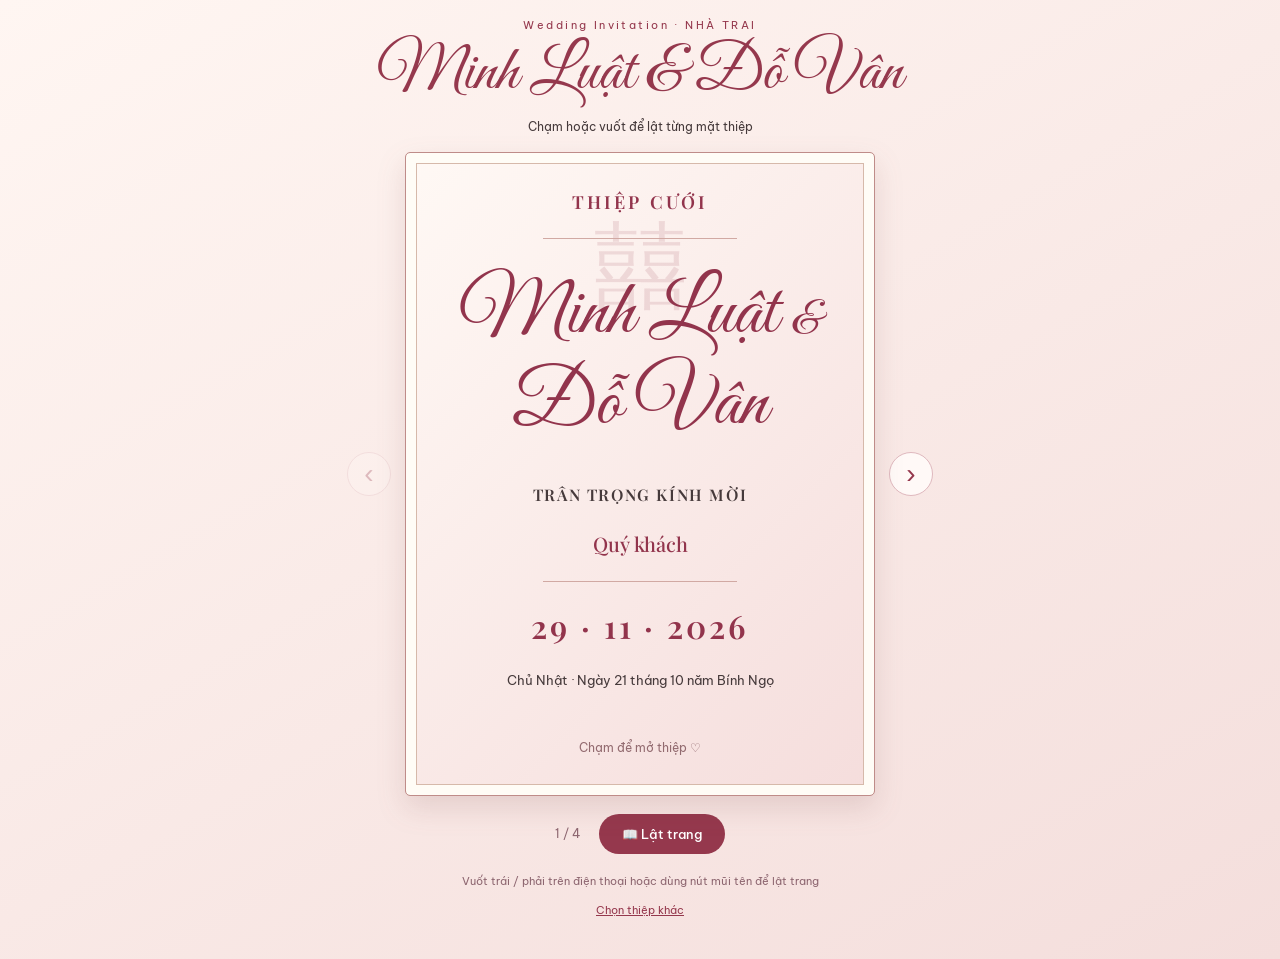
==== commit 2e38e5f7: "Add files via upload" ====
--- a/nha-trai.html
+++ b/nha-trai.html
@@ -1,6 +1,6 @@
 <!DOCTYPE html>
 
-<html lang="vi"><head><meta charset="utf-8"/><meta content="width=device-width,initial-scale=1" name="viewport"/><meta content="#f5e4e1" name="theme-color"/><title>Thiệp nhà trai | Minh Luật &amp; Đỗ Vân</title><link href="style.css" rel="stylesheet"/></head><body><main class="site"><div class="eyebrow">Wedding Invitation · NHÀ TRAI</div><h1>Minh Luật &amp; Đỗ Vân</h1><p class="subtitle">Chạm hoặc vuốt để lật từng mặt thiệp</p><div class="book-area"><button aria-label="Trang trước" class="nav" id="prev">‹</button><div aria-label="Thiệp cưới có thể lật trang" class="book"><article class="sheet flip-page cover-paper" data-page="1">
+<html lang="vi"><head><meta charset="utf-8"/><meta content="width=device-width,initial-scale=1" name="viewport"/><meta content="#f5e4e1" name="theme-color"/><title>Thiệp nhà trai | Minh Luật &amp; Đỗ Vân</title><link href="style.css?v=8" rel="stylesheet"/></head><body><main class="site"><div class="eyebrow">Wedding Invitation · NHÀ TRAI</div><h1>Minh Luật &amp; Đỗ Vân</h1><p class="subtitle">Chạm hoặc vuốt để lật từng mặt thiệp</p><div class="book-area"><button aria-label="Trang trước" class="nav" id="prev">‹</button><div aria-label="Thiệp cưới có thể lật trang" class="book"><article class="sheet flip-page cover-paper" data-page="1">
 <div class="cover-ornament">囍</div>
 <div class="cover-inner">
 <p class="cover-kicker">THIỆP CƯỚI</p>
@@ -13,4 +13,4 @@
 <p class="cover-lunar">Chủ Nhật · Ngày 21 tháng 10 năm Bính Ngọ</p>
 <p class="cover-foot">Chạm để mở thiệp ♡</p>
 </div>
-</article><article class="sheet flip-page print-paper ceremony-paper" data-page="2"><div class="big-double-happiness">囍</div><div class="printed-content"><p class="print-label">LỄ THÀNH HÔN</p><h2 class="print-couple">MINH LUẬT<br/>ĐỖ VÂN</h2><div class="print-event"><p>ĐƯỢC TỔ CHỨC VÀO</p><p><b>10 GIỜ 00 | 29.11.2026 | CHỦ NHẬT</b></p><p class="print-lunar">Tức ngày 21 tháng 10 năm Bính Ngọ</p></div><div class="print-place"><p><b>TẠI NHÀ TRAI</b></p><p>Thôn Đồng Am Vàng, Việt Lập, Tân Yên, TP. Bắc Ninh</p></div></div></article><article class="sheet flip-page print-paper reception-paper" data-page="3"><div class="printed-content"><p class="print-signature">Luật <span>&amp;</span> Vân</p><p class="print-invite">TRÂN TRỌNG KÍNH MỜI</p><p class="guest guest-underline">Quý khách</p><p class="print-invite">TỚI DỰ TIỆC CHUNG VUI CÙNG GIA ĐÌNH CHÚNG TÔI</p><div class="print-reception-date"><p>VÀO 16 GIỜ 00 · THỨ BẢY</p><strong>28.11.2026</strong><p class="print-lunar">Tức ngày 20 tháng 10 năm Bính Ngọ</p></div><div class="print-reception-place"><p>TẠI <b>NHÀ TRAI</b></p><p>Thôn Đồng Am Vàng, Việt Lập, Tân Yên, TP. Bắc Ninh</p></div><p class="print-welcome">Rất hân hạnh được đón tiếp!</p><div class="print-parents"><div><b>Nhà trai</b><span>GIÁP VĂN LIỄU</span><span>NGUYỄN THỊ ÁNH</span></div><div><b>Nhà gái</b><span>ĐỖ VĂN CHIỀU</span><span>VƯƠNG THỊ DIÊN</span></div></div></div></article><article class="sheet flip-page print-paper directions-paper" data-page="4"><div class="printed-content"><p class="print-label">CHỈ ĐƯỜNG</p><h2 class="print-direction-title">ĐỊA CHỈ NHÀ TRAI</h2><p class="direction-address">Thôn Đồng Am Vàng, Việt Lập, Tân Yên, TP. Bắc Ninh</p><img alt="Mã QR chỉ đường NHÀ TRAI" class="direction-qr" src="assets/qr-nha-trai.png"/><a class="direction-link" href="https://maps.app.goo.gl/uquCvVsawXeSdoxY9" rel="noopener" target="_blank">MỞ GOOGLE MAPS ↗</a><p class="print-lunar">Quét mã QR để xem đường đi</p><p class="print-welcome">Trân trọng cảm ơn!</p></div></article></div><button aria-label="Trang sau" class="nav" id="next">›</button></div><div class="controls"><span class="counter" id="counter">1 / 4</span><button class="pill" id="flip">📖 Lật thiệp</button></div><p class="hint">Vuốt trái / phải trên điện thoại hoặc dùng nút mũi tên để lật trang</p><p class="links"><a href="index.html">Chọn thiệp khác</a></p></main><script src="script.js"></script></body></html>+</article><article class="sheet flip-page print-paper ceremony-paper" data-page="2"><div class="big-double-happiness">囍</div><div class="printed-content"><p class="print-label">LỄ THÀNH HÔN</p><h2 class="print-couple"><span>Minh Luật</span><span class="ampersand">&amp;</span><span>Đỗ Vân</span></h2><div class="print-event"><p>ĐƯỢC TỔ CHỨC VÀO</p><p><b>10 GIỜ 00 | 29.11.2026 | CHỦ NHẬT</b></p><p class="print-lunar">Tức ngày 21 tháng 10 năm Bính Ngọ</p></div><div class="print-place"><p><b>TẠI NHÀ TRAI</b></p><p>Thôn Đồng Am Vàng, Việt Lập, Tân Yên, TP. Bắc Ninh</p></div></div></article><article class="sheet flip-page print-paper reception-paper" data-page="3"><div class="printed-content"><p class="print-signature">Luật <span>&amp;</span> Vân</p><p class="print-invite">TRÂN TRỌNG KÍNH MỜI</p><p class="guest guest-underline">Quý khách</p><p class="print-invite">TỚI DỰ TIỆC CHUNG VUI CÙNG GIA ĐÌNH CHÚNG TÔI</p><div class="print-reception-date"><p>VÀO 16 GIỜ 00 · THỨ BẢY</p><strong>28.11.2026</strong><p class="print-lunar">Tức ngày 20 tháng 10 năm Bính Ngọ</p></div><div class="print-reception-place"><p>TẠI <b>NHÀ TRAI</b></p><p>Thôn Đồng Am Vàng, Việt Lập, Tân Yên, TP. Bắc Ninh</p></div><p class="print-welcome">Rất hân hạnh được đón tiếp!</p><div class="print-parents"><div><b>Nhà trai</b><span>GIÁP VĂN LIỄU</span><span>NGUYỄN THỊ ÁNH</span></div><div><b>Nhà gái</b><span>ĐỖ VĂN CHIỀU</span><span>VƯƠNG THỊ DIÊN</span></div></div></div></article><article class="sheet flip-page print-paper directions-paper" data-page="4"><div class="printed-content"><p class="print-label">CHỈ ĐƯỜNG</p><h2 class="print-direction-title">ĐỊA CHỈ NHÀ TRAI</h2><p class="direction-address">Thôn Đồng Am Vàng, Việt Lập, Tân Yên, TP. Bắc Ninh</p><img alt="Mã QR chỉ đường NHÀ TRAI" class="direction-qr" src="assets/qr-nha-trai.png"/><a class="direction-link" href="https://maps.app.goo.gl/uquCvVsawXeSdoxY9" rel="noopener" target="_blank">MỞ GOOGLE MAPS ↗</a><p class="print-lunar">Quét mã QR để xem đường đi</p><p class="print-welcome">Trân trọng cảm ơn!</p></div></article></div><button aria-label="Trang sau" class="nav" id="next">›</button></div><div class="controls"><span class="counter" id="counter">1 / 4</span><button class="pill" id="flip">📖 Lật thiệp</button></div><p class="hint">Vuốt trái / phải trên điện thoại hoặc dùng nút mũi tên để lật trang</p><p class="links"><a href="index.html">Chọn thiệp khác</a></p></main><script src="script.js?v=8"></script></body></html>
--- a/style.css
+++ b/style.css
@@ -77,3 +77,113 @@
 }
 @media(max-width:350px){.book{width:calc(100vw - 68px)}.nav{width:28px;flex-basis:28px}.sheet.flip-page{padding:15px}}
 @media(prefers-reduced-motion:reduce){.sheet.flip-page{transition:none!important}}
+
+
+/* v8: precise layout overrides; keep all cover content inside its card */
+.book > .sheet.cover-paper {
+  display:flex !important;
+  flex-direction:column !important;
+  justify-content:center !important;
+  align-items:center !important;
+  text-align:center !important;
+  padding:clamp(28px,7%,48px) !important;
+}
+.book > .sheet.cover-paper > .cover-inner {
+  display:flex !important;
+  flex-direction:column !important;
+  justify-content:center !important;
+  align-items:center !important;
+  width:100% !important;
+  height:100% !important;
+  min-height:0 !important;
+  gap:clamp(13px,2.5vw,23px) !important;
+  text-align:center !important;
+  position:relative;
+  z-index:2;
+}
+.book .cover-inner > * {flex-shrink:0}
+.book .cover-inner .cover-kicker {
+  font:600 clamp(13px,2.6vw,18px)/1.4 'Playfair Display',serif !important;
+  letter-spacing:.17em;
+  color:#92344c;
+}
+.book .cover-inner .cover-couple {
+  font-family:'Great Vibes',cursive !important;
+  font-size:clamp(51px,8.5vw,79px) !important;
+  line-height:1.15 !important;
+  color:#92344c !important;
+  max-width:100%;
+  margin:8px 0 !important;
+  overflow-wrap:normal;
+}
+.book .cover-inner .cover-ceremony {
+  font:600 clamp(12px,2.1vw,16px)/1.5 'Playfair Display',serif !important;
+  letter-spacing:.1em;
+}
+.book .cover-inner .cover-guest {
+  font:500 clamp(15px,2.8vw,20px)/1.4 'Playfair Display',serif !important;
+  color:#92344c;
+}
+.book .cover-inner .cover-date {
+  font:600 clamp(23px,4.5vw,32px)/1.3 'Playfair Display',serif !important;
+  letter-spacing:.09em;
+  color:#92344c;
+}
+.book .cover-inner .cover-lunar {
+  font:400 clamp(10px,1.8vw,13px)/1.6 'Be Vietnam Pro',sans-serif !important;
+}
+.book .cover-inner .cover-foot {
+  position:static !important;
+  margin-top:clamp(12px,3vw,26px) !important;
+  font:400 12px/1.5 'Be Vietnam Pro',sans-serif !important;
+  color:#936b70;
+}
+.book .cover-ornament {
+  top:8% !important;
+  left:50% !important;
+  right:auto !important;
+  transform:translateX(-50%);
+  font-size:clamp(60px,12vw,95px) !important;
+  opacity:.18;
+}
+.book .ceremony-paper .print-couple {
+  display:flex !important;
+  flex-direction:column !important;
+  gap:0 !important;
+  align-items:flex-start;
+  font-family:'Great Vibes',cursive !important;
+  font-size:clamp(51px,8.5vw,72px) !important;
+  line-height:1.05 !important;
+  font-weight:400 !important;
+  color:#92344c !important;
+  margin:12px 0 22px !important;
+}
+.book .ceremony-paper .print-couple .ampersand {
+  align-self:center;
+  font-size:.58em;
+  line-height:.75;
+}
+.book .reception-paper .print-signature {
+  font-family:'Great Vibes',cursive !important;
+  color:#92344c !important;
+}
+.book .reception-paper .print-parents {
+  display:grid !important;
+  grid-template-columns:minmax(0,1fr) minmax(0,1fr) !important;
+  gap:14px !important;
+  width:100% !important;
+}
+.book .reception-paper .print-parents > div {
+  display:flex !important;
+  flex-direction:column !important;
+  align-items:center !important;
+  text-align:center !important;
+  gap:4px !important;
+}
+@media(max-width:520px) {
+  .book > .sheet.cover-paper {padding:20px !important}
+  .book > .sheet.cover-paper > .cover-inner {gap:clamp(9px,2.7vw,15px) !important}
+  .book .cover-inner .cover-couple {font-size:clamp(43px,11vw,59px) !important}
+  .book .ceremony-paper .print-couple {font-size:clamp(42px,11vw,59px) !important;margin:7px 0 12px !important}
+  .book .cover-ornament {top:5% !important}
+}
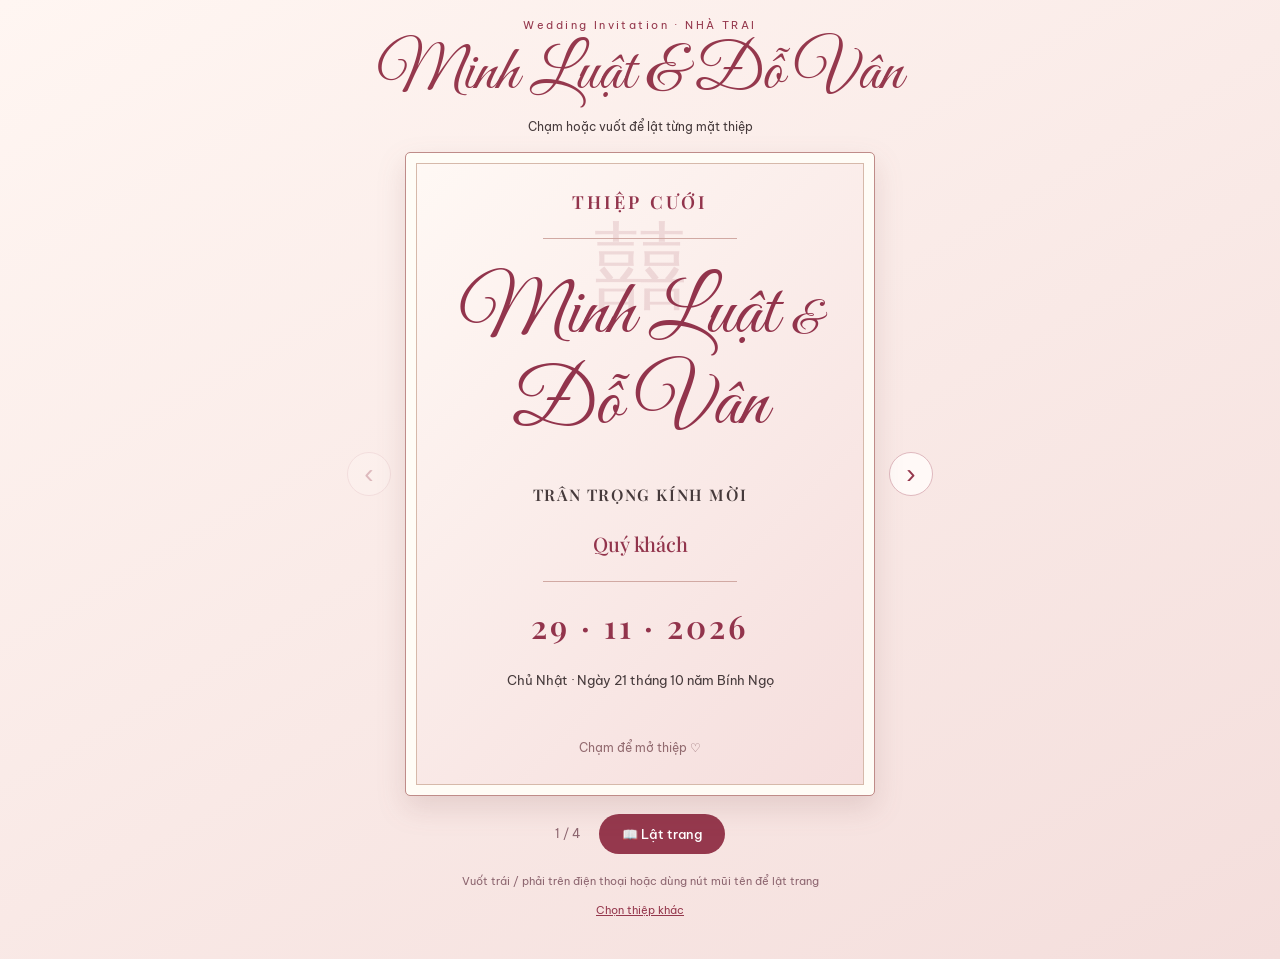
==== commit 18956692: "Add files via upload" ====
--- a/nha-trai.html
+++ b/nha-trai.html
@@ -1,6 +1,6 @@
 <!DOCTYPE html>
 
-<html lang="vi"><head><meta charset="utf-8"/><meta content="width=device-width,initial-scale=1" name="viewport"/><meta content="#f5e4e1" name="theme-color"/><title>Thiệp nhà trai | Minh Luật &amp; Đỗ Vân</title><link href="style.css?v=8" rel="stylesheet"/></head><body><main class="site"><div class="eyebrow">Wedding Invitation · NHÀ TRAI</div><h1>Minh Luật &amp; Đỗ Vân</h1><p class="subtitle">Chạm hoặc vuốt để lật từng mặt thiệp</p><div class="book-area"><button aria-label="Trang trước" class="nav" id="prev">‹</button><div aria-label="Thiệp cưới có thể lật trang" class="book"><article class="sheet flip-page cover-paper" data-page="1">
+<html lang="vi"><head><meta charset="utf-8"/><meta content="width=device-width,initial-scale=1" name="viewport"/><meta content="#f5e4e1" name="theme-color"/><title>Thiệp nhà trai | Minh Luật &amp; Đỗ Vân</title><link href="style.css?v=9" rel="stylesheet"/></head><body><main class="site"><div class="eyebrow">Wedding Invitation · NHÀ TRAI</div><h1>Minh Luật &amp; Đỗ Vân</h1><p class="subtitle">Chạm hoặc vuốt để lật từng mặt thiệp</p><div class="book-area"><button aria-label="Trang trước" class="nav" id="prev">‹</button><div aria-label="Thiệp cưới có thể lật trang" class="book"><article class="sheet flip-page cover-paper is-active" data-page="1">
 <div class="cover-ornament">囍</div>
 <div class="cover-inner">
 <p class="cover-kicker">THIỆP CƯỚI</p>
@@ -13,4 +13,4 @@
 <p class="cover-lunar">Chủ Nhật · Ngày 21 tháng 10 năm Bính Ngọ</p>
 <p class="cover-foot">Chạm để mở thiệp ♡</p>
 </div>
-</article><article class="sheet flip-page print-paper ceremony-paper" data-page="2"><div class="big-double-happiness">囍</div><div class="printed-content"><p class="print-label">LỄ THÀNH HÔN</p><h2 class="print-couple"><span>Minh Luật</span><span class="ampersand">&amp;</span><span>Đỗ Vân</span></h2><div class="print-event"><p>ĐƯỢC TỔ CHỨC VÀO</p><p><b>10 GIỜ 00 | 29.11.2026 | CHỦ NHẬT</b></p><p class="print-lunar">Tức ngày 21 tháng 10 năm Bính Ngọ</p></div><div class="print-place"><p><b>TẠI NHÀ TRAI</b></p><p>Thôn Đồng Am Vàng, Việt Lập, Tân Yên, TP. Bắc Ninh</p></div></div></article><article class="sheet flip-page print-paper reception-paper" data-page="3"><div class="printed-content"><p class="print-signature">Luật <span>&amp;</span> Vân</p><p class="print-invite">TRÂN TRỌNG KÍNH MỜI</p><p class="guest guest-underline">Quý khách</p><p class="print-invite">TỚI DỰ TIỆC CHUNG VUI CÙNG GIA ĐÌNH CHÚNG TÔI</p><div class="print-reception-date"><p>VÀO 16 GIỜ 00 · THỨ BẢY</p><strong>28.11.2026</strong><p class="print-lunar">Tức ngày 20 tháng 10 năm Bính Ngọ</p></div><div class="print-reception-place"><p>TẠI <b>NHÀ TRAI</b></p><p>Thôn Đồng Am Vàng, Việt Lập, Tân Yên, TP. Bắc Ninh</p></div><p class="print-welcome">Rất hân hạnh được đón tiếp!</p><div class="print-parents"><div><b>Nhà trai</b><span>GIÁP VĂN LIỄU</span><span>NGUYỄN THỊ ÁNH</span></div><div><b>Nhà gái</b><span>ĐỖ VĂN CHIỀU</span><span>VƯƠNG THỊ DIÊN</span></div></div></div></article><article class="sheet flip-page print-paper directions-paper" data-page="4"><div class="printed-content"><p class="print-label">CHỈ ĐƯỜNG</p><h2 class="print-direction-title">ĐỊA CHỈ NHÀ TRAI</h2><p class="direction-address">Thôn Đồng Am Vàng, Việt Lập, Tân Yên, TP. Bắc Ninh</p><img alt="Mã QR chỉ đường NHÀ TRAI" class="direction-qr" src="assets/qr-nha-trai.png"/><a class="direction-link" href="https://maps.app.goo.gl/uquCvVsawXeSdoxY9" rel="noopener" target="_blank">MỞ GOOGLE MAPS ↗</a><p class="print-lunar">Quét mã QR để xem đường đi</p><p class="print-welcome">Trân trọng cảm ơn!</p></div></article></div><button aria-label="Trang sau" class="nav" id="next">›</button></div><div class="controls"><span class="counter" id="counter">1 / 4</span><button class="pill" id="flip">📖 Lật thiệp</button></div><p class="hint">Vuốt trái / phải trên điện thoại hoặc dùng nút mũi tên để lật trang</p><p class="links"><a href="index.html">Chọn thiệp khác</a></p></main><script src="script.js?v=8"></script></body></html>+</article><article class="sheet flip-page print-paper ceremony-paper" data-page="2" hidden=""><div class="big-double-happiness">囍</div><div class="printed-content"><p class="print-label">LỄ THÀNH HÔN</p><h2 class="print-couple"><span>Minh Luật</span><span class="ampersand">&amp;</span><span>Đỗ Vân</span></h2><div class="print-event"><p>ĐƯỢC TỔ CHỨC VÀO</p><p><b>10 GIỜ 00 | 29.11.2026 | CHỦ NHẬT</b></p><p class="print-lunar">Tức ngày 21 tháng 10 năm Bính Ngọ</p></div><div class="print-place"><p><b>TẠI NHÀ TRAI</b></p><p>Thôn Đồng Am Vàng, Việt Lập, Tân Yên, TP. Bắc Ninh</p></div></div></article><article class="sheet flip-page print-paper reception-paper" data-page="3" hidden=""><div class="printed-content"><p class="print-signature">Luật <span>&amp;</span> Vân</p><p class="print-invite">TRÂN TRỌNG KÍNH MỜI</p><p class="guest guest-underline">Quý khách</p><p class="print-invite">TỚI DỰ TIỆC CHUNG VUI CÙNG GIA ĐÌNH CHÚNG TÔI</p><div class="print-reception-date"><p>VÀO 16 GIỜ 00 · THỨ BẢY</p><strong>28.11.2026</strong><p class="print-lunar">Tức ngày 20 tháng 10 năm Bính Ngọ</p></div><div class="print-reception-place"><p>TẠI <b>NHÀ TRAI</b></p><p>Thôn Đồng Am Vàng, Việt Lập, Tân Yên, TP. Bắc Ninh</p></div><p class="print-welcome">Rất hân hạnh được đón tiếp!</p><div class="print-parents"><div><b>Nhà trai</b><span>GIÁP VĂN LIỄU</span><span>NGUYỄN THỊ ÁNH</span></div><div><b>Nhà gái</b><span>ĐỖ VĂN CHIỀU</span><span>VƯƠNG THỊ DIÊN</span></div></div></div></article><article class="sheet flip-page print-paper directions-paper" data-page="4" hidden=""><div class="printed-content"><p class="print-label">CHỈ ĐƯỜNG</p><h2 class="print-direction-title">ĐỊA CHỈ NHÀ TRAI</h2><p class="direction-address">Thôn Đồng Am Vàng, Việt Lập, Tân Yên, TP. Bắc Ninh</p><img alt="Mã QR chỉ đường NHÀ TRAI" class="direction-qr" src="assets/qr-nha-trai.png"/><a class="direction-link" href="https://maps.app.goo.gl/uquCvVsawXeSdoxY9" rel="noopener" target="_blank">MỞ GOOGLE MAPS ↗</a><p class="print-lunar">Quét mã QR để xem đường đi</p><p class="print-welcome">Trân trọng cảm ơn!</p></div></article></div><button aria-label="Trang sau" class="nav" id="next">›</button></div><div class="controls"><span class="counter" id="counter">1 / 4</span><button class="pill" id="flip">📖 Lật thiệp</button></div><p class="hint">Vuốt trái / phải trên điện thoại hoặc dùng nút mũi tên để lật trang</p><p class="links"><a href="index.html">Chọn thiệp khác</a></p></main><script src="script.js?v=9"></script></body></html>
--- a/style.css
+++ b/style.css
@@ -187,3 +187,31 @@
   .book .ceremony-paper .print-couple {font-size:clamp(42px,11vw,59px) !important;margin:7px 0 12px !important}
   .book .cover-ornament {top:5% !important}
 }
+
+/* CRITICAL: hidden pages must never render, including the cover */
+html body .book > article.sheet.flip-page[hidden],
+html body .book > article.sheet.flip-page[hidden] *,
+html body .book > article.sheet.flip-page:not(.is-active) {
+  display: none !important;
+}
+html body .book > article.sheet.flip-page.is-active {
+  display: flex !important;
+  visibility: visible !important;
+}
+/* Explicit vertical layout for the invitation page */
+html body .book > .sheet.reception-paper .printed-content {
+  display: flex !important;
+  flex-direction: column !important;
+  align-items: center !important;
+  justify-content: space-evenly !important;
+  height: 100%;
+  gap: 7px;
+}
+html body .book > .sheet.reception-paper .print-parents {
+  display: grid !important;
+  grid-template-columns: repeat(2,minmax(0,1fr)) !important;
+}
+html body .book > .sheet.reception-paper .print-parents > div {
+  display: flex !important;
+  flex-direction: column !important;
+}
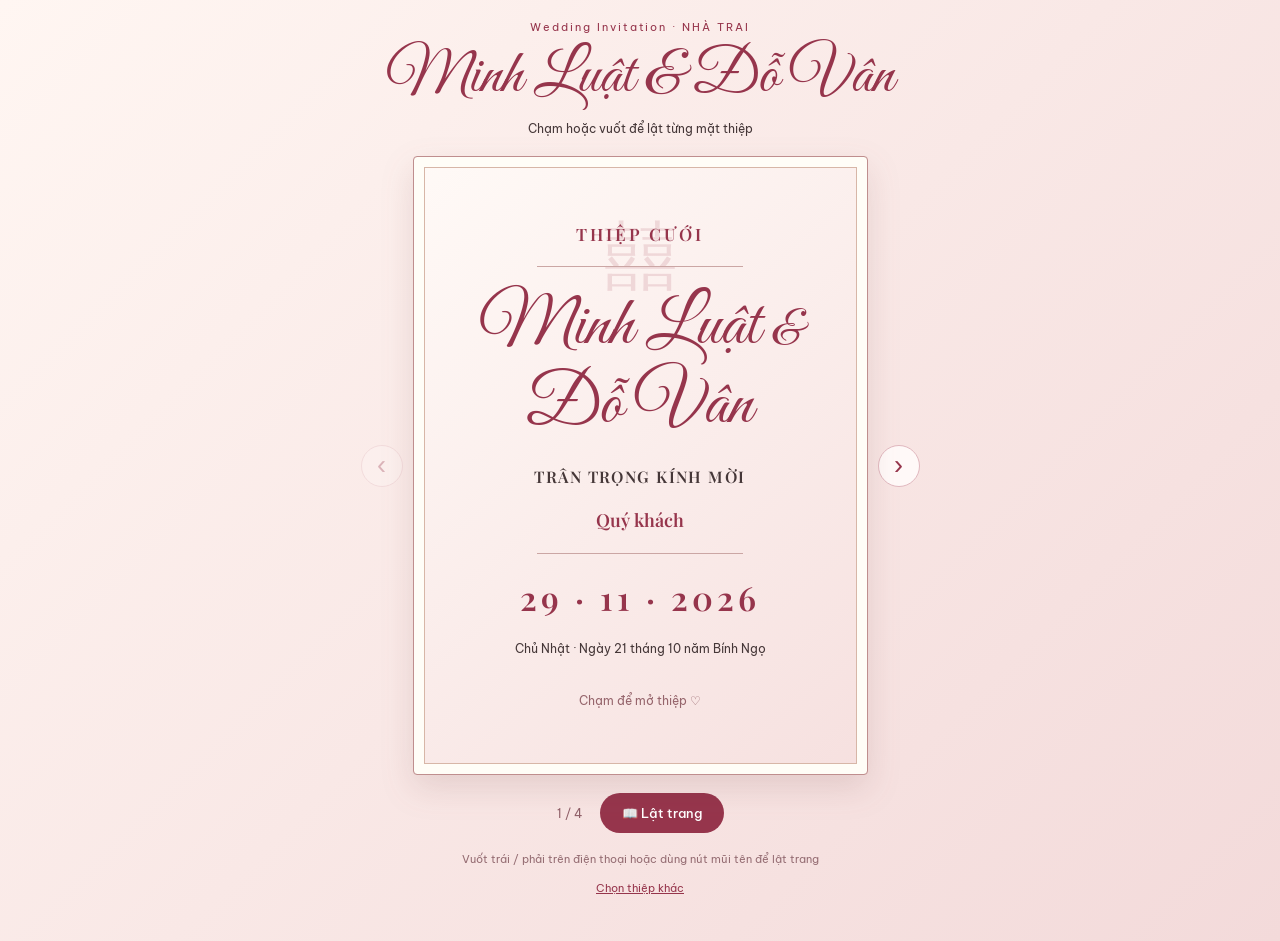
==== commit ddfe80e0: "Add files via upload" ====
--- a/nha-trai.html
+++ b/nha-trai.html
@@ -1,6 +1,6 @@
 <!DOCTYPE html>
 
-<html lang="vi"><head><meta charset="utf-8"/><meta content="width=device-width,initial-scale=1" name="viewport"/><meta content="#f5e4e1" name="theme-color"/><title>Thiệp nhà trai | Minh Luật &amp; Đỗ Vân</title><link href="style.css?v=9" rel="stylesheet"/></head><body><main class="site"><div class="eyebrow">Wedding Invitation · NHÀ TRAI</div><h1>Minh Luật &amp; Đỗ Vân</h1><p class="subtitle">Chạm hoặc vuốt để lật từng mặt thiệp</p><div class="book-area"><button aria-label="Trang trước" class="nav" id="prev">‹</button><div aria-label="Thiệp cưới có thể lật trang" class="book"><article class="sheet flip-page cover-paper is-active" data-page="1">
+<html lang="vi"><head><meta charset="utf-8"/><meta content="width=device-width,initial-scale=1" name="viewport"/><meta content="#f5e4e1" name="theme-color"/><title>Thiệp nhà trai | Minh Luật &amp; Đỗ Vân</title><link href="style.css?v=10" rel="stylesheet"/></head><body><main class="site"><div class="eyebrow">Wedding Invitation · NHÀ TRAI</div><h1>Minh Luật &amp; Đỗ Vân</h1><p class="subtitle">Chạm hoặc vuốt để lật từng mặt thiệp</p><div class="book-area"><button aria-label="Trang trước" class="nav" id="prev">‹</button><div aria-label="Thiệp cưới có thể lật trang" class="book"><article class="sheet flip-page cover-paper is-active" data-page="1">
 <div class="cover-ornament">囍</div>
 <div class="cover-inner">
 <p class="cover-kicker">THIỆP CƯỚI</p>
@@ -13,4 +13,4 @@
 <p class="cover-lunar">Chủ Nhật · Ngày 21 tháng 10 năm Bính Ngọ</p>
 <p class="cover-foot">Chạm để mở thiệp ♡</p>
 </div>
-</article><article class="sheet flip-page print-paper ceremony-paper" data-page="2" hidden=""><div class="big-double-happiness">囍</div><div class="printed-content"><p class="print-label">LỄ THÀNH HÔN</p><h2 class="print-couple"><span>Minh Luật</span><span class="ampersand">&amp;</span><span>Đỗ Vân</span></h2><div class="print-event"><p>ĐƯỢC TỔ CHỨC VÀO</p><p><b>10 GIỜ 00 | 29.11.2026 | CHỦ NHẬT</b></p><p class="print-lunar">Tức ngày 21 tháng 10 năm Bính Ngọ</p></div><div class="print-place"><p><b>TẠI NHÀ TRAI</b></p><p>Thôn Đồng Am Vàng, Việt Lập, Tân Yên, TP. Bắc Ninh</p></div></div></article><article class="sheet flip-page print-paper reception-paper" data-page="3" hidden=""><div class="printed-content"><p class="print-signature">Luật <span>&amp;</span> Vân</p><p class="print-invite">TRÂN TRỌNG KÍNH MỜI</p><p class="guest guest-underline">Quý khách</p><p class="print-invite">TỚI DỰ TIỆC CHUNG VUI CÙNG GIA ĐÌNH CHÚNG TÔI</p><div class="print-reception-date"><p>VÀO 16 GIỜ 00 · THỨ BẢY</p><strong>28.11.2026</strong><p class="print-lunar">Tức ngày 20 tháng 10 năm Bính Ngọ</p></div><div class="print-reception-place"><p>TẠI <b>NHÀ TRAI</b></p><p>Thôn Đồng Am Vàng, Việt Lập, Tân Yên, TP. Bắc Ninh</p></div><p class="print-welcome">Rất hân hạnh được đón tiếp!</p><div class="print-parents"><div><b>Nhà trai</b><span>GIÁP VĂN LIỄU</span><span>NGUYỄN THỊ ÁNH</span></div><div><b>Nhà gái</b><span>ĐỖ VĂN CHIỀU</span><span>VƯƠNG THỊ DIÊN</span></div></div></div></article><article class="sheet flip-page print-paper directions-paper" data-page="4" hidden=""><div class="printed-content"><p class="print-label">CHỈ ĐƯỜNG</p><h2 class="print-direction-title">ĐỊA CHỈ NHÀ TRAI</h2><p class="direction-address">Thôn Đồng Am Vàng, Việt Lập, Tân Yên, TP. Bắc Ninh</p><img alt="Mã QR chỉ đường NHÀ TRAI" class="direction-qr" src="assets/qr-nha-trai.png"/><a class="direction-link" href="https://maps.app.goo.gl/uquCvVsawXeSdoxY9" rel="noopener" target="_blank">MỞ GOOGLE MAPS ↗</a><p class="print-lunar">Quét mã QR để xem đường đi</p><p class="print-welcome">Trân trọng cảm ơn!</p></div></article></div><button aria-label="Trang sau" class="nav" id="next">›</button></div><div class="controls"><span class="counter" id="counter">1 / 4</span><button class="pill" id="flip">📖 Lật thiệp</button></div><p class="hint">Vuốt trái / phải trên điện thoại hoặc dùng nút mũi tên để lật trang</p><p class="links"><a href="index.html">Chọn thiệp khác</a></p></main><script src="script.js?v=9"></script></body></html>+</article><article class="sheet flip-page print-paper ceremony-paper" data-page="2" hidden=""><div class="big-double-happiness">囍</div><div class="printed-content"><p class="print-label">LỄ THÀNH HÔN</p><h2 class="print-couple"><span>Minh Luật</span><span class="ampersand">&amp;</span><span>Đỗ Vân</span></h2><div class="print-event"><p>ĐƯỢC TỔ CHỨC VÀO</p><p><b>10 GIỜ 00 | 29.11.2026 | CHỦ NHẬT</b></p><p class="print-lunar">Tức ngày 21 tháng 10 năm Bính Ngọ</p></div><div class="print-place"><p><b>TẠI NHÀ TRAI</b></p><p>Thôn Đồng Am Vàng, Việt Lập, Tân Yên, TP. Bắc Ninh</p></div></div></article><article class="sheet flip-page print-paper reception-paper" data-page="3" hidden=""><div class="printed-content"><p class="print-signature">Luật <span>&amp;</span> Vân</p><p class="print-invite">TRÂN TRỌNG KÍNH MỜI</p><p class="guest guest-underline">Quý khách</p><p class="print-invite">TỚI DỰ TIỆC CHUNG VUI CÙNG GIA ĐÌNH CHÚNG TÔI</p><div class="print-reception-date"><p>VÀO 16 GIỜ 00 · THỨ BẢY</p><strong>28.11.2026</strong><p class="print-lunar">Tức ngày 20 tháng 10 năm Bính Ngọ</p></div><div class="print-reception-place"><p>TẠI <b>NHÀ TRAI</b></p><p>Thôn Đồng Am Vàng, Việt Lập, Tân Yên, TP. Bắc Ninh</p></div><p class="print-welcome">Rất hân hạnh được đón tiếp!</p><div class="print-parents"><div><b>Nhà trai</b><span>GIÁP VĂN LIỄU</span><span>NGUYỄN THỊ ÁNH</span></div><div><b>Nhà gái</b><span>ĐỖ VĂN CHIỀU</span><span>VƯƠNG THỊ DIÊN</span></div></div></div></article><article class="sheet flip-page print-paper directions-paper" data-page="4" hidden=""><div class="printed-content"><p class="print-label">CHỈ ĐƯỜNG</p><h2 class="print-direction-title">ĐỊA CHỈ NHÀ TRAI</h2><p class="direction-address">Thôn Đồng Am Vàng, Việt Lập, Tân Yên, TP. Bắc Ninh</p><img alt="Mã QR chỉ đường NHÀ TRAI" class="direction-qr" src="assets/qr-nha-trai.png"/><a class="direction-link" href="https://maps.app.goo.gl/uquCvVsawXeSdoxY9" rel="noopener" target="_blank">MỞ GOOGLE MAPS ↗</a><p class="print-lunar">Quét mã QR để xem đường đi</p><p class="print-welcome">Trân trọng cảm ơn!</p></div></article></div><button aria-label="Trang sau" class="nav" id="next">›</button></div><div class="controls"><span class="counter" id="counter">1 / 4</span><button class="pill" id="flip">📖 Lật thiệp</button></div><p class="hint">Vuốt trái / phải trên điện thoại hoặc dùng nút mũi tên để lật trang</p><p class="links"><a href="index.html">Chọn thiệp khác</a></p></main><script src="script.js?v=10"></script></body></html>
--- a/style.css
+++ b/style.css
@@ -1,217 +1,85 @@
 
-@import url('https://fonts.googleapis.com/css2?family=Great+Vibes&family=Playfair+Display:wght@400;500;600;700&family=Be+Vietnam+Pro:wght@300;400;500;600&display=swap');
-:root{--wine:#95384d;--ink:#463a3b;--muted:#8d6670;--line:#d6b9aa;--paper:#fffcf6}
+@import url('https://fonts.googleapis.com/css2?family=Great+Vibes&family=Playfair+Display:wght@400;500;600;700&family=Be+Vietnam+Pro:wght@400;500;600&display=swap');
+:root{--wine:#96354c;--ink:#453738;--edge:#d7b6a7}
 *{box-sizing:border-box}
 html,body{margin:0;min-height:100%;overflow-x:hidden}
-body{background:linear-gradient(150deg,#fff6f2,#f4dedc);color:var(--ink);font-family:'Be Vietnam Pro',sans-serif}
-.site{max-width:850px;margin:auto;text-align:center;padding:18px 10px 28px}
-.site>.eyebrow{font-size:11px;letter-spacing:.22em;color:var(--wine)}
-.site>h1{font:400 clamp(38px,7vw,64px)/1.2 'Great Vibes',cursive;color:var(--wine);margin:4px 0 6px}
-.subtitle{font-size:12px;margin:0 0 18px}
-.book-area{display:flex;align-items:center;justify-content:center;gap:14px}
-.book{position:relative;width:min(100%,470px);flex:0 1 470px;aspect-ratio:0.73;perspective:1400px;filter:drop-shadow(0 12px 14px #773e3e25)}
-.sheet.flip-page{position:absolute;inset:0;width:100%;height:100%;padding:clamp(26px,5vw,42px);background:var(--paper);border:1px solid #bf8c89;border-radius:5px;box-shadow:inset 0 0 0 10px #fffcf6,inset 0 0 0 11px var(--line);overflow:hidden;display:flex;justify-content:center;align-items:stretch;transform-origin:left center;backface-visibility:hidden}
-.sheet.flip-page[hidden]{display:none!important}
-.sheet .printed-content{position:relative;z-index:1;width:100%;min-height:0;display:flex;flex-direction:column;justify-content:center;align-items:stretch;text-align:left;gap:clamp(12px,2.2vw,18px);font-family:'Playfair Display',serif}
-.sheet p,.sheet h2{margin:0;line-height:1.5}
-.sheet .big-double-happiness{position:absolute;top:-38px;right:-18px;font-size:190px;color:#eee0d7;opacity:.7;pointer-events:none}
-.sheet .print-label{font-size:clamp(16px,2.7vw,20px);font-weight:600;letter-spacing:.03em}
-.sheet .print-couple{font:500 clamp(38px,6.5vw,54px)/1.22 'Playfair Display',serif;color:#ac6475;margin:16px 0 26px}
-.sheet .print-event,.sheet .print-place{font-size:clamp(12px,2.2vw,16px)}
-.sheet .print-event p,.sheet .print-place p{margin:4px 0}
-.sheet .print-lunar{font-size:clamp(11px,2vw,14px)}
-.sheet .print-place{margin-top:12px}
-.sheet.reception-paper .printed-content{justify-content:space-between;align-items:center;text-align:center;gap:8px;padding:8px 0}
-.sheet .print-signature{font:400 clamp(39px,7vw,58px)/1.15 'Great Vibes',cursive;color:var(--wine);margin:0 0 8px}
-.sheet .print-signature span{font-size:.65em}
-.sheet .print-invite{font-size:clamp(11px,2vw,15px);letter-spacing:.03em}
-.sheet .guest-underline{font:500 clamp(13px,2.3vw,16px) 'Playfair Display',serif;border-bottom:1px dotted #b9a29a;width:75%;padding:4px 0 8px}
-.sheet .print-reception-date strong{display:block;font:600 clamp(30px,5.4vw,42px)/1.15 'Playfair Display',serif;color:#a65c6e;margin:5px 0}
-.sheet .print-reception-date p,.sheet .print-reception-place p{font-size:clamp(11px,2vw,14px)}
-.sheet .print-welcome{font:400 clamp(28px,5.4vw,41px)/1.2 'Great Vibes',cursive;color:var(--wine)}
-.sheet .print-parents{display:grid!important;grid-template-columns:minmax(0,1fr) minmax(0,1fr)!important;gap:12px;width:100%;padding-top:12px;border-top:1px solid #ddc8b7;margin-top:5px}
-.sheet .print-parents>div{display:flex!important;flex-direction:column!important;align-items:center;gap:5px;min-width:0;font:400 clamp(10px,1.85vw,13px)/1.4 'Playfair Display',serif;overflow-wrap:anywhere}
-.sheet .print-parents b{font-size:1.15em;margin-bottom:3px}
-.sheet.directions-paper .printed-content{align-items:center;text-align:center;gap:19px}
-.sheet .print-direction-title{font:600 clamp(22px,4.5vw,32px) 'Playfair Display',serif;color:var(--wine)}
-.sheet .direction-address{font-size:clamp(12px,2.2vw,16px)}
-.sheet .direction-qr{width:min(62%,215px);aspect-ratio:1;object-fit:contain;background:white;padding:6px}
-.sheet .direction-link{font:600 13px 'Be Vietnam Pro',sans-serif;color:var(--wine)}
-.sheet.cover-paper{background:linear-gradient(135deg,#fff9f5,#f5dddc);align-items:center;text-align:center}
-.cover-inner{height:100%;width:100%;display:flex;flex-direction:column;justify-content:center;align-items:center;gap:16px;position:relative;z-index:1}
-.cover-ornament{position:absolute;top:13%;font-size:75px;color:#b46b78;opacity:.25}
-.cover-kicker{font:600 14px 'Playfair Display',serif;letter-spacing:.23em;color:var(--wine)}
-.cover-line{width:48%;height:1px;background:#d1a9a3}
-.cover-couple{font:400 clamp(52px,9vw,75px)/1.12 'Great Vibes',cursive;color:var(--wine)}
-.cover-couple span{font-size:.6em}
-.cover-ceremony{font:600 13px 'Playfair Display',serif;letter-spacing:.08em}
-.cover-guest{font:500 17px 'Playfair Display',serif;color:var(--wine)}
-.cover-date{font:600 25px 'Playfair Display',serif;letter-spacing:.15em;color:var(--wine)}
-.cover-lunar{font-size:12px}
-.cover-foot{position:absolute;bottom:12px;font-size:12px;color:var(--muted)}
-.nav{border:1px solid #dfb8be;border-radius:50%;background:#fff9f7;color:var(--wine);font-size:28px;width:44px;height:44px;flex:0 0 44px;cursor:pointer}
-.nav:disabled{opacity:.28;cursor:default}
-.controls{display:flex;align-items:center;justify-content:center;gap:18px;margin:18px auto}
-.counter{font-size:12px;color:var(--muted)}
-.pill{border:0;border-radius:30px;background:var(--wine);color:white;font:500 13px 'Be Vietnam Pro',sans-serif;padding:12px 23px;cursor:pointer}
-.hint,.links{font-size:11px;color:var(--muted);line-height:1.7}
+body{background:linear-gradient(135deg,#fff6f2,#f3dada);font-family:'Be Vietnam Pro',sans-serif;color:var(--ink)}
+.site{max-width:760px;margin:auto;padding:20px 8px 32px;text-align:center}
+.site>.eyebrow{font-size:11px;letter-spacing:.18em;color:var(--wine)}
+.site>h1{font:400 clamp(36px,7vw,62px)/1.15 'Great Vibes',cursive;color:var(--wine);margin:8px 0}
+.subtitle{font-size:12px;margin:0 0 20px}
+.book-area{display:flex;align-items:center;justify-content:center;gap:10px}
+.book{width:min(100%,455px);flex:0 1 455px;aspect-ratio:0.735;position:relative;perspective:1300px;filter:drop-shadow(0 13px 16px #703a3a23)}
+.book>.sheet{position:absolute;inset:0;width:100%;height:100%;margin:0;padding:clamp(25px,5vw,40px);background:#fffdf7;border:1px solid #bf8e8e;border-radius:4px;box-shadow:inset 0 0 0 10px #fffdf7,inset 0 0 0 11px var(--edge);overflow:hidden;transform-origin:left center;backface-visibility:hidden}
+.book>.sheet[hidden]{display:none!important}
+.book>.sheet.is-active{display:flex!important;flex-direction:column;justify-content:center;align-items:stretch}
+.book>.sheet:not(.is-active){display:none!important}
+.book>.sheet.turning{display:flex!important;z-index:3;animation:pageTurn .48s ease-in forwards}
+@keyframes pageTurn{0%{transform:rotateY(0);opacity:1}100%{transform:rotateY(-85deg);opacity:.1}}
+.sheet p,.sheet h2{margin:0}
+.cover-paper{background:linear-gradient(140deg,#fffaf7,#f6e0df)!important}
+.cover-inner{display:flex;flex-direction:column;align-items:center;justify-content:center;gap:clamp(12px,2.5vw,21px);width:100%;height:100%;text-align:center;position:relative;z-index:1}
+.cover-ornament{position:absolute;top:8%;left:50%;transform:translateX(-50%);font-size:75px;color:#c78591;opacity:.24}
+.cover-kicker{font:600 17px 'Playfair Display',serif;letter-spacing:.17em;color:var(--wine)}
+.cover-line{width:55%;height:1px;background:#cba6a4}
+.cover-couple{font:400 clamp(45px,8vw,70px)/1.12 'Great Vibes',cursive;color:var(--wine);max-width:100%}
+.cover-couple span{font-size:.7em}
+.cover-ceremony{font:600 clamp(12px,2vw,16px) 'Playfair Display',serif;letter-spacing:.09em}
+.cover-guest{font:600 18px 'Playfair Display',serif;color:var(--wine)}
+.cover-date{font:600 clamp(24px,4vw,33px) 'Playfair Display',serif;letter-spacing:.12em;color:var(--wine)}
+.cover-lunar{font-size:12px;line-height:1.5}
+.cover-foot{font-size:12px;color:#96656c;margin-top:14px!important}
+.printed-content{position:relative;z-index:1;display:flex;flex-direction:column;justify-content:center;gap:clamp(12px,2.2vw,19px);width:100%;height:100%;font-family:'Playfair Display',serif;text-align:left}
+.big-double-happiness{position:absolute;right:-15px;top:-35px;font-size:175px;color:#e7d9d1;opacity:.6;pointer-events:none}
+.print-label{font-size:clamp(16px,2.5vw,20px);font-weight:600}
+.ceremony-paper .print-couple{display:flex;flex-direction:column;align-items:flex-start;gap:0;font:400 clamp(49px,8.5vw,70px)/1.1 'Great Vibes',cursive;color:var(--wine);margin:10px 0 16px}
+.ceremony-paper .print-couple>span{display:block;white-space:nowrap}
+.ceremony-paper .print-couple .ampersand{font-size:.65em;align-self:center;line-height:.7}
+.print-event,.print-place{font-size:clamp(12px,2.2vw,16px);line-height:1.65}
+.print-event p,.print-place p{margin:3px 0}
+.print-lunar{font-size:clamp(11px,1.8vw,13px);line-height:1.5}
+.print-place{margin-top:10px}
+.reception-paper .printed-content{justify-content:space-between;align-items:center;text-align:center;gap:7px;padding:8px 0}
+.print-signature{font:400 clamp(40px,7vw,58px)/1.15 'Great Vibes',cursive;color:var(--wine)}
+.print-signature span{font-size:.7em}
+.print-invite{font-size:clamp(11px,1.9vw,14px);line-height:1.5}
+.guest-underline{font-size:clamp(13px,2vw,16px);font-weight:600;width:75%;border-bottom:1px dotted #b49c94;padding:5px 0 9px}
+.print-reception-date p,.print-reception-place p{font-size:clamp(11px,1.9vw,14px);line-height:1.5}
+.print-reception-date strong{display:block;font:600 clamp(29px,5vw,40px)/1.2 'Playfair Display',serif;color:#ab6475}
+.print-welcome{font:400 clamp(29px,5vw,39px)/1.1 'Great Vibes',cursive;color:var(--wine)}
+.print-parents{display:grid;grid-template-columns:minmax(0,1fr) minmax(0,1fr);gap:12px;width:100%;border-top:1px solid #dcc6b7;padding-top:12px}
+.print-parents>div{min-width:0;display:flex;flex-direction:column;align-items:center;gap:4px;font:400 clamp(10px,1.7vw,13px)/1.45 'Playfair Display',serif}
+.print-parents b{font-size:1.15em;margin-bottom:2px}
+.directions-paper .printed-content{align-items:center;text-align:center;gap:18px}
+.print-direction-title{font-size:clamp(22px,4vw,30px);color:var(--wine)}
+.direction-address{font-size:clamp(12px,2vw,16px);line-height:1.6}
+.direction-qr{width:min(60%,220px);aspect-ratio:1;object-fit:contain;padding:6px;background:white}
+.direction-link{font:600 13px 'Be Vietnam Pro',sans-serif;color:var(--wine)}
+.nav{width:42px;height:42px;flex:0 0 42px;border:1px solid #e1b8bf;background:#fff9f8;color:var(--wine);border-radius:50%;font-size:27px;cursor:pointer}
+.nav:disabled{opacity:.3;cursor:default}
+.controls{display:flex;align-items:center;justify-content:center;gap:17px;margin:18px auto}
+.counter{font-size:12px;color:#906069}
+.pill{border:0;border-radius:24px;background:var(--wine);color:white;font:500 13px 'Be Vietnam Pro',sans-serif;padding:12px 22px;cursor:pointer}
+.hint,.links{font-size:11px;line-height:1.6;color:#956d73}
 .links a{color:var(--wine)}
 @media(max-width:520px){
 .site{padding:13px 4px 25px}
-.site>h1{font-size:clamp(36px,9vw,48px)}
+.site>h1{font-size:clamp(35px,9vw,49px)}
 .subtitle{font-size:11px;margin-bottom:14px}
 .book-area{gap:3px}
-.book{width:calc(100vw - 79px);flex:0 1 auto;max-width:390px}
+.book{width:calc(100vw - 78px);flex:0 1 auto;max-width:390px}
 .nav{width:33px;height:39px;flex-basis:33px;font-size:23px}
-.sheet.flip-page{padding:clamp(17px,4.5vw,27px);box-shadow:inset 0 0 0 7px #fffcf6,inset 0 0 0 8px var(--line)}
-.sheet .printed-content{gap:clamp(8px,2vw,12px)}
-.sheet .print-couple{margin:7px 0 13px;font-size:clamp(32px,8vw,44px)}
-.sheet .print-place{margin-top:6px}
-.sheet.reception-paper .printed-content{gap:3px;padding:2px 0}
-.sheet .print-signature{font-size:clamp(35px,9vw,47px);margin-bottom:3px}
-.sheet .print-welcome{font-size:clamp(27px,7vw,34px)}
-.sheet .print-parents{gap:6px;padding-top:8px}
-.sheet .print-parents>div{font-size:clamp(9px,2.5vw,12px)}
-.cover-inner{gap:12px}
-.cover-couple{font-size:clamp(43px,11vw,60px)}
+.book>.sheet{padding:clamp(17px,4.4vw,27px);box-shadow:inset 0 0 0 7px #fffdf7,inset 0 0 0 8px var(--edge)}
+.cover-inner{gap:clamp(9px,2.4vw,14px)}
+.cover-couple{font-size:clamp(42px,10vw,56px)}
+.cover-kicker{font-size:15px}
+.printed-content{gap:clamp(8px,2vw,13px)}
+.ceremony-paper .print-couple{font-size:clamp(43px,10vw,58px);margin:8px 0 14px}
+.reception-paper .printed-content{gap:3px;padding:2px 0}
+.print-signature{font-size:clamp(36px,9vw,46px)}
+.print-welcome{font-size:clamp(25px,6.5vw,34px)}
+.print-parents{gap:6px;padding-top:8px}
+.print-parents>div{font-size:clamp(9px,2.35vw,12px)}
 }
-@media(max-width:350px){.book{width:calc(100vw - 68px)}.nav{width:28px;flex-basis:28px}.sheet.flip-page{padding:15px}}
-@media(prefers-reduced-motion:reduce){.sheet.flip-page{transition:none!important}}
-
-
-/* v8: precise layout overrides; keep all cover content inside its card */
-.book > .sheet.cover-paper {
-  display:flex !important;
-  flex-direction:column !important;
-  justify-content:center !important;
-  align-items:center !important;
-  text-align:center !important;
-  padding:clamp(28px,7%,48px) !important;
-}
-.book > .sheet.cover-paper > .cover-inner {
-  display:flex !important;
-  flex-direction:column !important;
-  justify-content:center !important;
-  align-items:center !important;
-  width:100% !important;
-  height:100% !important;
-  min-height:0 !important;
-  gap:clamp(13px,2.5vw,23px) !important;
-  text-align:center !important;
-  position:relative;
-  z-index:2;
-}
-.book .cover-inner > * {flex-shrink:0}
-.book .cover-inner .cover-kicker {
-  font:600 clamp(13px,2.6vw,18px)/1.4 'Playfair Display',serif !important;
-  letter-spacing:.17em;
-  color:#92344c;
-}
-.book .cover-inner .cover-couple {
-  font-family:'Great Vibes',cursive !important;
-  font-size:clamp(51px,8.5vw,79px) !important;
-  line-height:1.15 !important;
-  color:#92344c !important;
-  max-width:100%;
-  margin:8px 0 !important;
-  overflow-wrap:normal;
-}
-.book .cover-inner .cover-ceremony {
-  font:600 clamp(12px,2.1vw,16px)/1.5 'Playfair Display',serif !important;
-  letter-spacing:.1em;
-}
-.book .cover-inner .cover-guest {
-  font:500 clamp(15px,2.8vw,20px)/1.4 'Playfair Display',serif !important;
-  color:#92344c;
-}
-.book .cover-inner .cover-date {
-  font:600 clamp(23px,4.5vw,32px)/1.3 'Playfair Display',serif !important;
-  letter-spacing:.09em;
-  color:#92344c;
-}
-.book .cover-inner .cover-lunar {
-  font:400 clamp(10px,1.8vw,13px)/1.6 'Be Vietnam Pro',sans-serif !important;
-}
-.book .cover-inner .cover-foot {
-  position:static !important;
-  margin-top:clamp(12px,3vw,26px) !important;
-  font:400 12px/1.5 'Be Vietnam Pro',sans-serif !important;
-  color:#936b70;
-}
-.book .cover-ornament {
-  top:8% !important;
-  left:50% !important;
-  right:auto !important;
-  transform:translateX(-50%);
-  font-size:clamp(60px,12vw,95px) !important;
-  opacity:.18;
-}
-.book .ceremony-paper .print-couple {
-  display:flex !important;
-  flex-direction:column !important;
-  gap:0 !important;
-  align-items:flex-start;
-  font-family:'Great Vibes',cursive !important;
-  font-size:clamp(51px,8.5vw,72px) !important;
-  line-height:1.05 !important;
-  font-weight:400 !important;
-  color:#92344c !important;
-  margin:12px 0 22px !important;
-}
-.book .ceremony-paper .print-couple .ampersand {
-  align-self:center;
-  font-size:.58em;
-  line-height:.75;
-}
-.book .reception-paper .print-signature {
-  font-family:'Great Vibes',cursive !important;
-  color:#92344c !important;
-}
-.book .reception-paper .print-parents {
-  display:grid !important;
-  grid-template-columns:minmax(0,1fr) minmax(0,1fr) !important;
-  gap:14px !important;
-  width:100% !important;
-}
-.book .reception-paper .print-parents > div {
-  display:flex !important;
-  flex-direction:column !important;
-  align-items:center !important;
-  text-align:center !important;
-  gap:4px !important;
-}
-@media(max-width:520px) {
-  .book > .sheet.cover-paper {padding:20px !important}
-  .book > .sheet.cover-paper > .cover-inner {gap:clamp(9px,2.7vw,15px) !important}
-  .book .cover-inner .cover-couple {font-size:clamp(43px,11vw,59px) !important}
-  .book .ceremony-paper .print-couple {font-size:clamp(42px,11vw,59px) !important;margin:7px 0 12px !important}
-  .book .cover-ornament {top:5% !important}
-}
-
-/* CRITICAL: hidden pages must never render, including the cover */
-html body .book > article.sheet.flip-page[hidden],
-html body .book > article.sheet.flip-page[hidden] *,
-html body .book > article.sheet.flip-page:not(.is-active) {
-  display: none !important;
-}
-html body .book > article.sheet.flip-page.is-active {
-  display: flex !important;
-  visibility: visible !important;
-}
-/* Explicit vertical layout for the invitation page */
-html body .book > .sheet.reception-paper .printed-content {
-  display: flex !important;
-  flex-direction: column !important;
-  align-items: center !important;
-  justify-content: space-evenly !important;
-  height: 100%;
-  gap: 7px;
-}
-html body .book > .sheet.reception-paper .print-parents {
-  display: grid !important;
-  grid-template-columns: repeat(2,minmax(0,1fr)) !important;
-}
-html body .book > .sheet.reception-paper .print-parents > div {
-  display: flex !important;
-  flex-direction: column !important;
-}
+@media(max-width:360px){.book{width:calc(100vw - 70px)}.nav{width:29px;flex-basis:29px}.book>.sheet{padding:15px}}
+@media(prefers-reduced-motion:reduce){.book>.sheet.turning{animation:none}}
